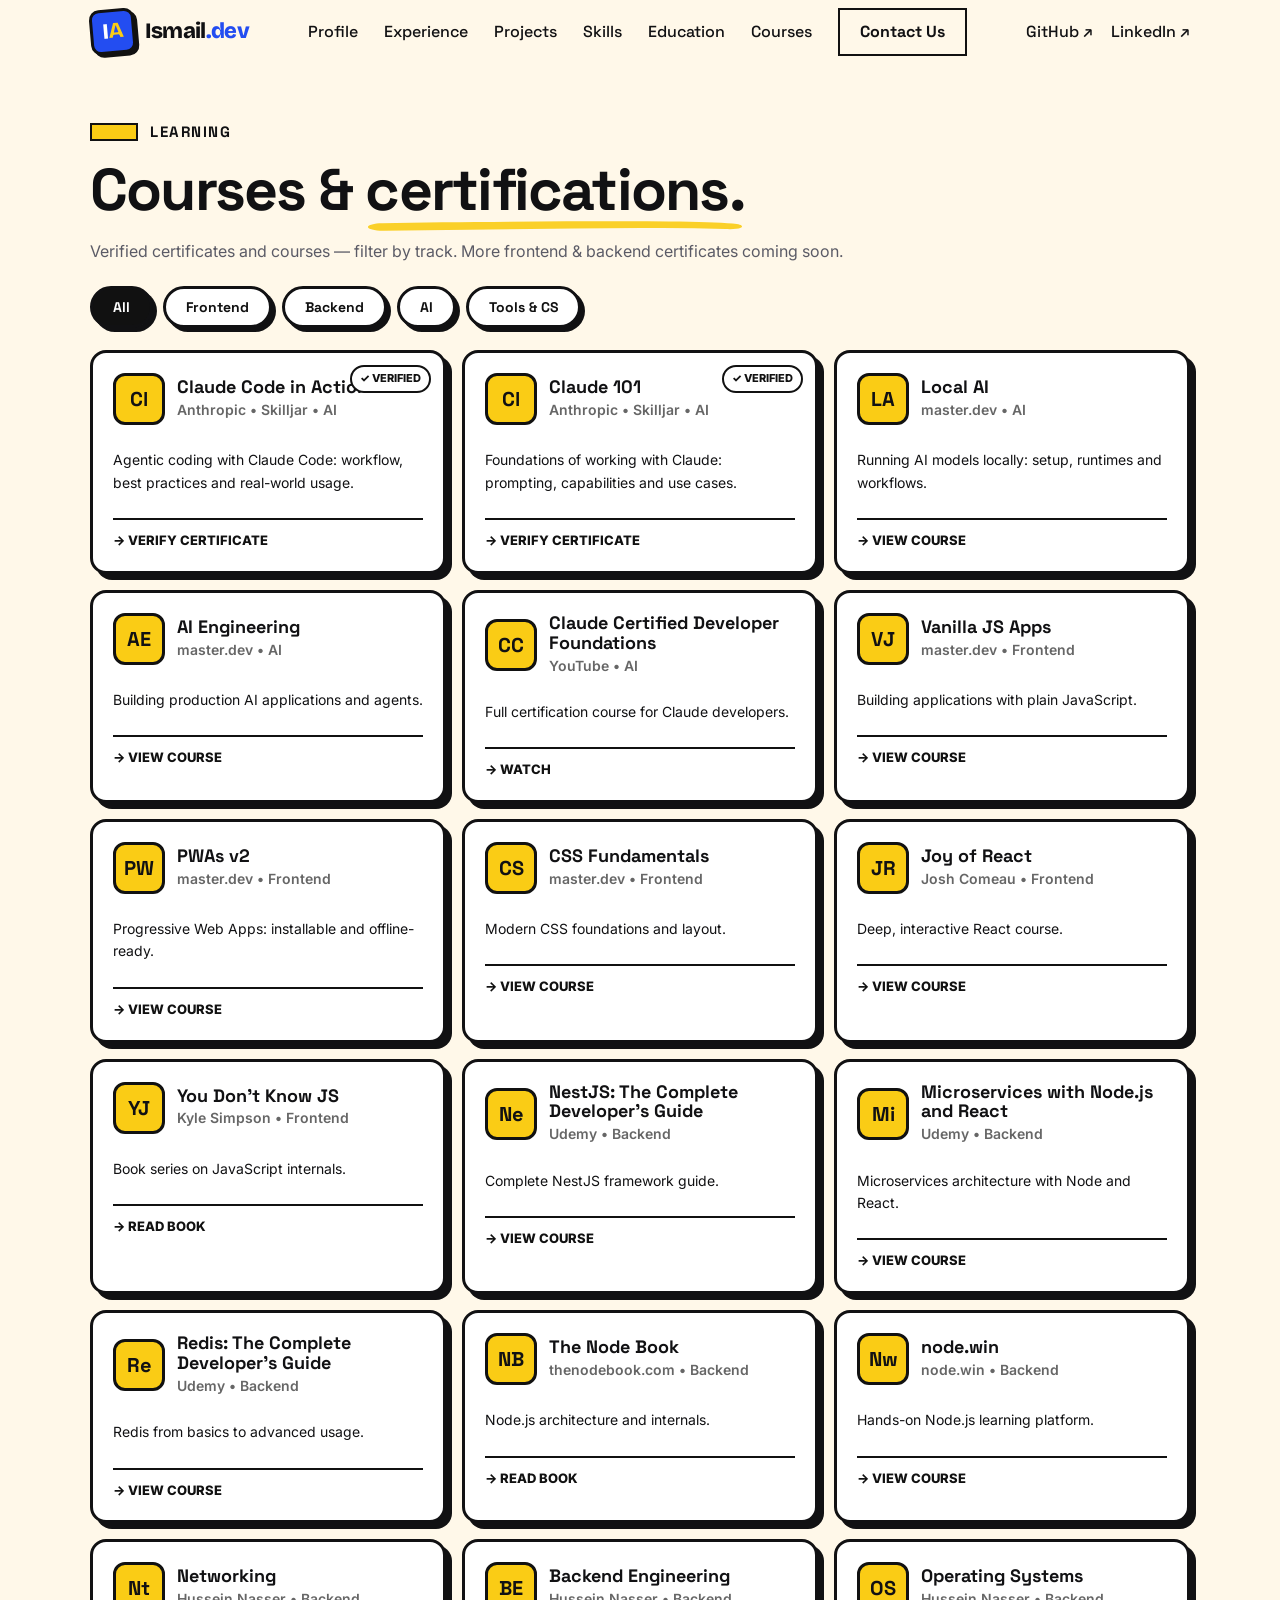
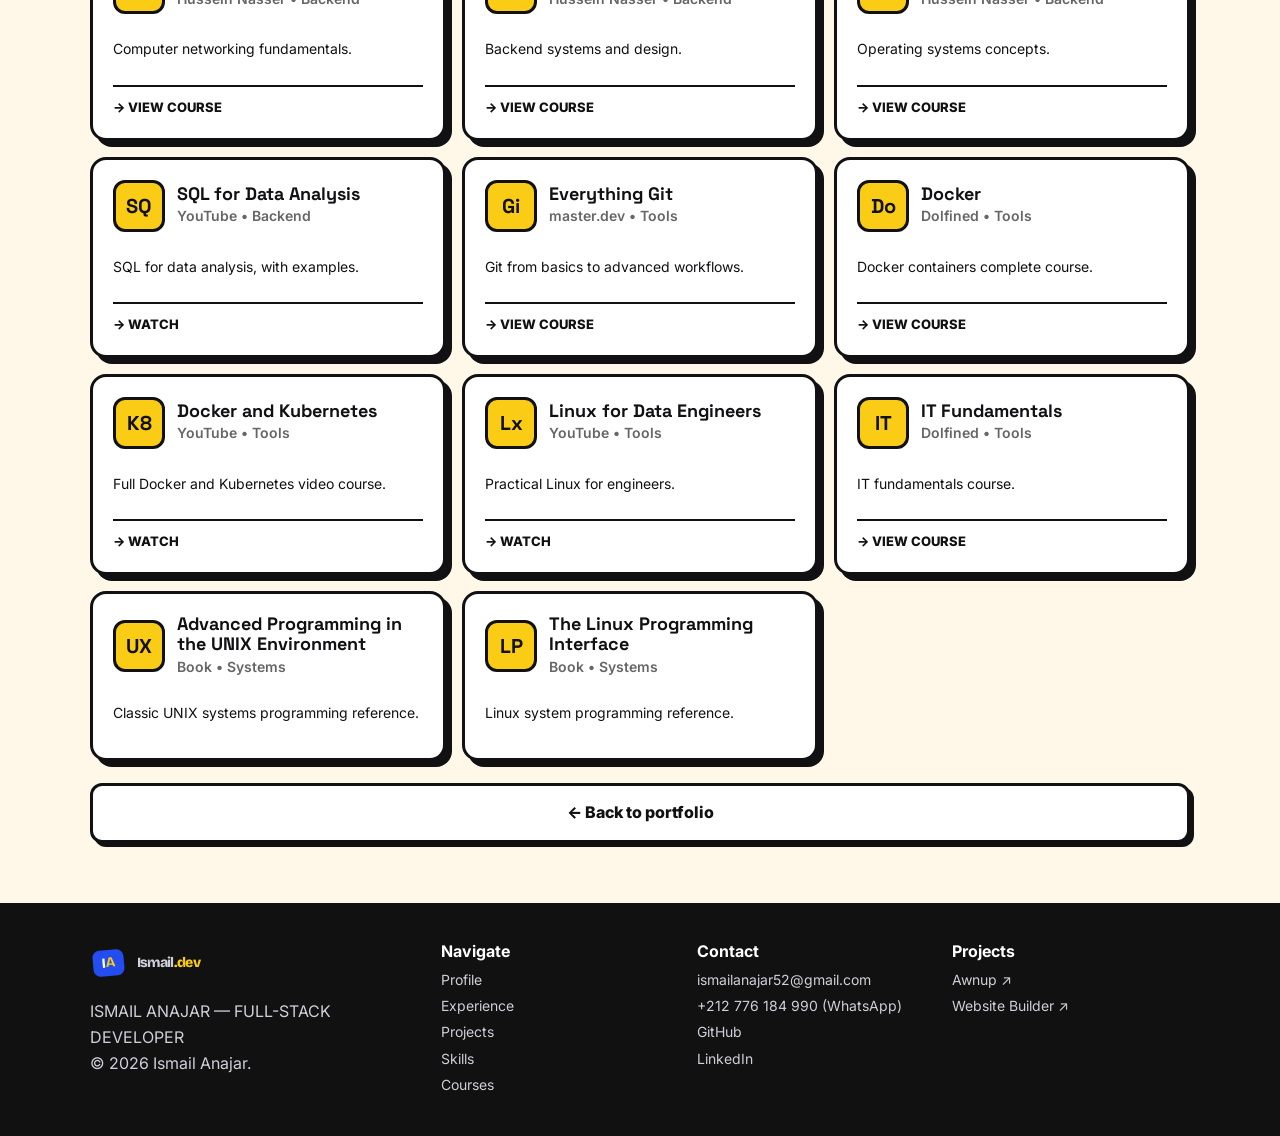
==== courses.html @ 367fcf8e "Add courses page with filters, certificates and course catalog" ====
<!DOCTYPE html>
<html lang="en">
<head>
<meta charset="UTF-8" />
<meta name="viewport" content="width=device-width, initial-scale=1.0" />
<title>Courses & Certifications — Ismail Anajar</title>
<meta name="description" content="Courses and certifications of Ismail Anajar: Claude Code in Action, Claude 101 (AI). Frontend, backend and AI learning path." />
<meta name="author" content="Ismail Anajar" />
<meta name="robots" content="index, follow" />
<meta name="theme-color" content="#234df1" />
<link rel="canonical" href="https://ismail-anajar.vercel.app/courses.html" />
<meta property="og:type" content="website" />
<meta property="og:title" content="Courses & Certifications — Ismail Anajar" />
<meta property="og:description" content="Verified certificates: Claude Code in Action, Claude 101. Frontend, backend and AI courses." />
<meta property="og:url" content="https://ismail-anajar.vercel.app/courses.html" />
<meta property="og:image" content="https://ismail-anajar.vercel.app/assets/og-image.png" />
<link rel="preconnect" href="https://fonts.googleapis.com">
<link rel="preconnect" href="https://fonts.gstatic.com" crossorigin>
<link href="https://fonts.googleapis.com/css2?family=Space+Grotesk:wght@500;600;700&family=Inter:wght@400;500;600;700;800&family=Bricolage+Grotesque:opsz,wght@12..96,700;12..96,800&display=swap" rel="stylesheet">
<link rel="stylesheet" href="styles.css?v=33" />
<link rel="icon" href="data:image/svg+xml,<svg xmlns='http://www.w3.org/2000/svg' viewBox='0 0 100 100'><rect width='100' height='100' rx='20' fill='%23234df1'/><text x='50' y='68' font-size='55' text-anchor='middle' fill='%23FACC15' font-family='Arial Black'>IA</text></svg>">
<script type="application/ld+json">
{
  "@context": "https://schema.org",
  "@type": "ItemList",
  "name": "Courses and certifications of Ismail Anajar",
  "itemListElement": [
    { "@type": "ListItem", "position": 1, "item": { "@type": "Course", "name": "Claude Code in Action", "provider": { "@type": "Organization", "name": "Anthropic" }, "url": "https://verify.skilljar.com/c/f4zqfapu47c4" } },
    { "@type": "ListItem", "position": 2, "item": { "@type": "Course", "name": "Claude 101", "provider": { "@type": "Organization", "name": "Anthropic" }, "url": "https://verify.skilljar.com/c/u36soxd4pjkc" } },
    { "@type": "ListItem", "position": 3, "item": { "@type": "Course", "name": "Local AI", "provider": { "@type": "Organization", "name": "master.dev" }, "url": "https://master.dev/courses/local-ai/" } },
    { "@type": "ListItem", "position": 4, "item": { "@type": "Course", "name": "AI Engineering", "provider": { "@type": "Organization", "name": "master.dev" }, "url": "https://master.dev/courses/ai-engineering/" } },
    { "@type": "ListItem", "position": 5, "item": { "@type": "Course", "name": "Claude Certified Developer Foundations", "url": "https://www.youtube.com/watch?v=C_1QKZAcJjk" } },
    { "@type": "ListItem", "position": 6, "item": { "@type": "Course", "name": "Vanilla JS Apps", "provider": { "@type": "Organization", "name": "master.dev" }, "url": "https://master.dev/courses/vanilla-js-apps/" } },
    { "@type": "ListItem", "position": 7, "item": { "@type": "Course", "name": "PWAs", "provider": { "@type": "Organization", "name": "master.dev" }, "url": "https://master.dev/courses/pwas-v2/" } },
    { "@type": "ListItem", "position": 8, "item": { "@type": "Course", "name": "CSS Fundamentals", "provider": { "@type": "Organization", "name": "master.dev" }, "url": "https://master.dev/courses/css-fundamentals/" } },
    { "@type": "ListItem", "position": 9, "item": { "@type": "Course", "name": "Joy of React", "provider": { "@type": "Organization", "name": "Josh Comeau" }, "url": "https://www.joyofreact.com/" } },
    { "@type": "ListItem", "position": 10, "item": { "@type": "Course", "name": "You Don't Know JS", "provider": { "@type": "Organization", "name": "Kyle Simpson" }, "url": "https://ydkj-doc.vercel.app/" } },
    { "@type": "ListItem", "position": 11, "item": { "@type": "Course", "name": "NestJS: The Complete Developer's Guide", "provider": { "@type": "Organization", "name": "Udemy" }, "url": "https://www.udemy.com/course/nestjs-the-complete-developers-guide/" } },
    { "@type": "ListItem", "position": 12, "item": { "@type": "Course", "name": "Microservices with Node.js and React", "provider": { "@type": "Organization", "name": "Udemy" }, "url": "https://www.udemy.com/course/microservices-with-node-js-and-react/" } },
    { "@type": "ListItem", "position": 13, "item": { "@type": "Course", "name": "Redis: The Complete Developer's Guide", "provider": { "@type": "Organization", "name": "Udemy" }, "url": "https://www.udemy.com/course/redis-the-complete-developers-guide-p/" } },
    { "@type": "ListItem", "position": 14, "item": { "@type": "Course", "name": "The Node Book", "url": "https://www.thenodebook.com/node-arch/what-is-nodejs" } },
    { "@type": "ListItem", "position": 15, "item": { "@type": "Course", "name": "node.win", "url": "https://node.win/" } },
    { "@type": "ListItem", "position": 16, "item": { "@type": "Course", "name": "Networking", "provider": { "@type": "Organization", "name": "Hussein Nasser" }, "url": "https://network.husseinnasser.com/" } },
    { "@type": "ListItem", "position": 17, "item": { "@type": "Course", "name": "Backend Engineering", "provider": { "@type": "Organization", "name": "Hussein Nasser" }, "url": "https://backend.husseinnasser.com/" } },
    { "@type": "ListItem", "position": 18, "item": { "@type": "Course", "name": "Operating Systems", "provider": { "@type": "Organization", "name": "Hussein Nasser" }, "url": "https://os.husseinnasser.com/" } },
    { "@type": "ListItem", "position": 19, "item": { "@type": "Course", "name": "SQL for Data Analysis", "url": "https://www.youtube.com/watch?v=kb-_GbpH3sQ" } },
    { "@type": "ListItem", "position": 20, "item": { "@type": "Course", "name": "Everything Git", "provider": { "@type": "Organization", "name": "master.dev" }, "url": "https://master.dev/courses/everything-git/" } },
    { "@type": "ListItem", "position": 21, "item": { "@type": "Course", "name": "Docker", "provider": { "@type": "Organization", "name": "Dolfined" }, "url": "https://www.dolfined.com/courses/docker" } },
    { "@type": "ListItem", "position": 22, "item": { "@type": "Course", "name": "Docker and Kubernetes", "url": "https://www.youtube.com/watch?v=PrusdhS2lmo" } },
    { "@type": "ListItem", "position": 23, "item": { "@type": "Course", "name": "Linux for Data Engineers", "url": "https://www.youtube.com/watch?v=gojeTqXdBH0" } },
    { "@type": "ListItem", "position": 24, "item": { "@type": "Course", "name": "IT Fundamentals", "provider": { "@type": "Organization", "name": "Dolfined" }, "url": "https://www.dolfined.com/courses/Itf-course" } },
    { "@type": "ListItem", "position": 25, "item": { "@type": "Book", "name": "Advanced Programming in the UNIX Environment" } },
    { "@type": "ListItem", "position": 26, "item": { "@type": "Book", "name": "The Linux Programming Interface" } }
  ]
}
</script>
</head>
<body>

<header class="nav" id="top">
  <div class="container nav-inner">
    <a href="index.html#top" class="logo"><span class="logo-box">I<b>A</b></span><span class="logo-text">Ismail<em>.dev</em></span></a>
    <nav class="nav-links" id="navLinks">
      <a href="index.html#profile">Profile</a>
      <a href="index.html#experience">Experience</a>
      <a href="index.html#projects">Projects</a>
      <a href="index.html#skills">Skills</a>
      <a href="index.html#education">Education</a>
      <a href="courses.html">Courses</a>
      <a href="index.html#contact" class="nav-box">Contact Us</a>
    </nav>
    <div class="nav-actions">
      <a class="nav-text" href="https://github.com/ismailanajar" target="_blank" rel="noopener">GitHub ↗</a>
      <a class="nav-text" href="https://www.linkedin.com/in/ismail-anajar-7584b343a" target="_blank" rel="noopener">LinkedIn ↗</a>
      <button class="hamburger" id="hamburger" aria-label="Menu">☰</button>
    </div>
  </div>
</header>

<main class="page-hero">
  <div class="container">
    <p class="sec-kicker"><i></i>LEARNING</p>
    <h1 class="sec-title">Courses & <span class="u-stroke">certifications.</span></h1>
    <p class="muted">Verified certificates and courses — filter by track. More frontend & backend certificates coming soon.</p>
    <div class="filter-bar">
      <button class="filter-btn active" data-filter="all">All</button>
      <button class="filter-btn" data-filter="frontend">Frontend</button>
      <button class="filter-btn" data-filter="backend">Backend</button>
      <button class="filter-btn" data-filter="ai">AI</button>
      <button class="filter-btn" data-filter="tools">Tools & CS</button>
    </div>
    <div class="course-grid" id="courseGrid">
      <article class="course-card" data-cat="ai"><span class="live">✓ VERIFIED</span>
        <div class="course-top"><span class="course-logo">Cl</span><div><h3>Claude Code in Action</h3><p class="course-meta">Anthropic • Skilljar • AI</p></div></div>
        <p>Agentic coding with Claude Code: workflow, best practices and real-world usage.</p>
        <a class="card-link" href="https://verify.skilljar.com/c/f4zqfapu47c4" target="_blank" rel="noopener">→ VERIFY CERTIFICATE</a>
      </article>
      <article class="course-card" data-cat="ai"><span class="live">✓ VERIFIED</span>
        <div class="course-top"><span class="course-logo">Cl</span><div><h3>Claude 101</h3><p class="course-meta">Anthropic • Skilljar • AI</p></div></div>
        <p>Foundations of working with Claude: prompting, capabilities and use cases.</p>
        <a class="card-link" href="https://verify.skilljar.com/c/u36soxd4pjkc" target="_blank" rel="noopener">→ VERIFY CERTIFICATE</a>
      </article>
      <article class="course-card" data-cat="ai">
        <div class="course-top"><span class="course-logo">LA</span><div><h3>Local AI</h3><p class="course-meta">master.dev • AI</p></div></div>
        <p>Running AI models locally: setup, runtimes and workflows.</p>
        <a class="card-link" href="https://master.dev/courses/local-ai/" target="_blank" rel="noopener">→ VIEW COURSE</a>
      </article>
      <article class="course-card" data-cat="ai">
        <div class="course-top"><span class="course-logo">AE</span><div><h3>AI Engineering</h3><p class="course-meta">master.dev • AI</p></div></div>
        <p>Building production AI applications and agents.</p>
        <a class="card-link" href="https://master.dev/courses/ai-engineering/" target="_blank" rel="noopener">→ VIEW COURSE</a>
      </article>
      <article class="course-card" data-cat="ai">
        <div class="course-top"><span class="course-logo">CC</span><div><h3>Claude Certified Developer Foundations</h3><p class="course-meta">YouTube • AI</p></div></div>
        <p>Full certification course for Claude developers.</p>
        <a class="card-link" href="https://www.youtube.com/watch?v=C_1QKZAcJjk" target="_blank" rel="noopener">→ WATCH</a>
      </article>
      <article class="course-card" data-cat="frontend">
        <div class="course-top"><span class="course-logo">VJ</span><div><h3>Vanilla JS Apps</h3><p class="course-meta">master.dev • Frontend</p></div></div>
        <p>Building applications with plain JavaScript.</p>
        <a class="card-link" href="https://master.dev/courses/vanilla-js-apps/" target="_blank" rel="noopener">→ VIEW COURSE</a>
      </article>
      <article class="course-card" data-cat="frontend">
        <div class="course-top"><span class="course-logo">PW</span><div><h3>PWAs v2</h3><p class="course-meta">master.dev • Frontend</p></div></div>
        <p>Progressive Web Apps: installable and offline-ready.</p>
        <a class="card-link" href="https://master.dev/courses/pwas-v2/" target="_blank" rel="noopener">→ VIEW COURSE</a>
      </article>
      <article class="course-card" data-cat="frontend">
        <div class="course-top"><span class="course-logo">CS</span><div><h3>CSS Fundamentals</h3><p class="course-meta">master.dev • Frontend</p></div></div>
        <p>Modern CSS foundations and layout.</p>
        <a class="card-link" href="https://master.dev/courses/css-fundamentals/" target="_blank" rel="noopener">→ VIEW COURSE</a>
      </article>
      <article class="course-card" data-cat="frontend">
        <div class="course-top"><span class="course-logo">JR</span><div><h3>Joy of React</h3><p class="course-meta">Josh Comeau • Frontend</p></div></div>
        <p>Deep, interactive React course.</p>
        <a class="card-link" href="https://www.joyofreact.com/" target="_blank" rel="noopener">→ VIEW COURSE</a>
      </article>
      <article class="course-card" data-cat="frontend">
        <div class="course-top"><span class="course-logo">YJ</span><div><h3>You Don't Know JS</h3><p class="course-meta">Kyle Simpson • Frontend</p></div></div>
        <p>Book series on JavaScript internals.</p>
        <a class="card-link" href="https://ydkj-doc.vercel.app/" target="_blank" rel="noopener">→ READ BOOK</a>
      </article>
      <article class="course-card" data-cat="backend">
        <div class="course-top"><span class="course-logo">Ne</span><div><h3>NestJS: The Complete Developer's Guide</h3><p class="course-meta">Udemy • Backend</p></div></div>
        <p>Complete NestJS framework guide.</p>
        <a class="card-link" href="https://www.udemy.com/course/nestjs-the-complete-developers-guide/" target="_blank" rel="noopener">→ VIEW COURSE</a>
      </article>
      <article class="course-card" data-cat="backend">
        <div class="course-top"><span class="course-logo">Mi</span><div><h3>Microservices with Node.js and React</h3><p class="course-meta">Udemy • Backend</p></div></div>
        <p>Microservices architecture with Node and React.</p>
        <a class="card-link" href="https://www.udemy.com/course/microservices-with-node-js-and-react/" target="_blank" rel="noopener">→ VIEW COURSE</a>
      </article>
      <article class="course-card" data-cat="backend">
        <div class="course-top"><span class="course-logo">Re</span><div><h3>Redis: The Complete Developer's Guide</h3><p class="course-meta">Udemy • Backend</p></div></div>
        <p>Redis from basics to advanced usage.</p>
        <a class="card-link" href="https://www.udemy.com/course/redis-the-complete-developers-guide-p/" target="_blank" rel="noopener">→ VIEW COURSE</a>
      </article>
      <article class="course-card" data-cat="backend">
        <div class="course-top"><span class="course-logo">NB</span><div><h3>The Node Book</h3><p class="course-meta">thenodebook.com • Backend</p></div></div>
        <p>Node.js architecture and internals.</p>
        <a class="card-link" href="https://www.thenodebook.com/node-arch/what-is-nodejs" target="_blank" rel="noopener">→ READ BOOK</a>
      </article>
      <article class="course-card" data-cat="backend">
        <div class="course-top"><span class="course-logo">Nw</span><div><h3>node.win</h3><p class="course-meta">node.win • Backend</p></div></div>
        <p>Hands-on Node.js learning platform.</p>
        <a class="card-link" href="https://node.win/" target="_blank" rel="noopener">→ VIEW COURSE</a>
      </article>
      <article class="course-card" data-cat="backend">
        <div class="course-top"><span class="course-logo">Nt</span><div><h3>Networking</h3><p class="course-meta">Hussein Nasser • Backend</p></div></div>
        <p>Computer networking fundamentals.</p>
        <a class="card-link" href="https://network.husseinnasser.com/" target="_blank" rel="noopener">→ VIEW COURSE</a>
      </article>
      <article class="course-card" data-cat="backend">
        <div class="course-top"><span class="course-logo">BE</span><div><h3>Backend Engineering</h3><p class="course-meta">Hussein Nasser • Backend</p></div></div>
        <p>Backend systems and design.</p>
        <a class="card-link" href="https://backend.husseinnasser.com/" target="_blank" rel="noopener">→ VIEW COURSE</a>
      </article>
      <article class="course-card" data-cat="backend">
        <div class="course-top"><span class="course-logo">OS</span><div><h3>Operating Systems</h3><p class="course-meta">Hussein Nasser • Backend</p></div></div>
        <p>Operating systems concepts.</p>
        <a class="card-link" href="https://os.husseinnasser.com/" target="_blank" rel="noopener">→ VIEW COURSE</a>
      </article>
      <article class="course-card" data-cat="backend">
        <div class="course-top"><span class="course-logo">SQ</span><div><h3>SQL for Data Analysis</h3><p class="course-meta">YouTube • Backend</p></div></div>
        <p>SQL for data analysis, with examples.</p>
        <a class="card-link" href="https://www.youtube.com/watch?v=kb-_GbpH3sQ" target="_blank" rel="noopener">→ WATCH</a>
      </article>
      <article class="course-card" data-cat="tools">
        <div class="course-top"><span class="course-logo">Gi</span><div><h3>Everything Git</h3><p class="course-meta">master.dev • Tools</p></div></div>
        <p>Git from basics to advanced workflows.</p>
        <a class="card-link" href="https://master.dev/courses/everything-git/" target="_blank" rel="noopener">→ VIEW COURSE</a>
      </article>
      <article class="course-card" data-cat="tools">
        <div class="course-top"><span class="course-logo">Do</span><div><h3>Docker</h3><p class="course-meta">Dolfined • Tools</p></div></div>
        <p>Docker containers complete course.</p>
        <a class="card-link" href="https://www.dolfined.com/courses/docker" target="_blank" rel="noopener">→ VIEW COURSE</a>
      </article>
      <article class="course-card" data-cat="tools">
        <div class="course-top"><span class="course-logo">K8</span><div><h3>Docker and Kubernetes</h3><p class="course-meta">YouTube • Tools</p></div></div>
        <p>Full Docker and Kubernetes video course.</p>
        <a class="card-link" href="https://www.youtube.com/watch?v=PrusdhS2lmo" target="_blank" rel="noopener">→ WATCH</a>
      </article>
      <article class="course-card" data-cat="tools">
        <div class="course-top"><span class="course-logo">Lx</span><div><h3>Linux for Data Engineers</h3><p class="course-meta">YouTube • Tools</p></div></div>
        <p>Practical Linux for engineers.</p>
        <a class="card-link" href="https://www.youtube.com/watch?v=gojeTqXdBH0" target="_blank" rel="noopener">→ WATCH</a>
      </article>
      <article class="course-card" data-cat="tools">
        <div class="course-top"><span class="course-logo">IT</span><div><h3>IT Fundamentals</h3><p class="course-meta">Dolfined • Tools</p></div></div>
        <p>IT fundamentals course.</p>
        <a class="card-link" href="https://www.dolfined.com/courses/Itf-course" target="_blank" rel="noopener">→ VIEW COURSE</a>
      </article>
      <article class="course-card" data-cat="tools">
        <div class="course-top"><span class="course-logo">UX</span><div><h3>Advanced Programming in the UNIX Environment</h3><p class="course-meta">Book • Systems</p></div></div>
        <p>Classic UNIX systems programming reference.</p>
      </article>
      <article class="course-card" data-cat="tools">
        <div class="course-top"><span class="course-logo">LP</span><div><h3>The Linux Programming Interface</h3><p class="course-meta">Book • Systems</p></div></div>
        <p>Linux system programming reference.</p>
      </article>
    </div>
    <p class="course-empty" id="courseEmpty">No certificates in this track yet — check back soon.</p>
    <a class="wide-btn" href="index.html">← Back to portfolio</a>
  </div>
</main>

<footer>
  <div class="container foot-grid">
    <div><a class="logo logo-light" href="index.html#top"><span class="logo-box">I<b>A</b></span><span class="logo-text">Ismail<em>.dev</em></span></a><p>ISMAIL ANAJAR — FULL-STACK DEVELOPER<br>© 2026 Ismail Anajar.</p></div>
    <div><strong>Navigate</strong><a href="index.html#profile">Profile</a><a href="index.html#experience">Experience</a><a href="index.html#projects">Projects</a><a href="index.html#skills">Skills</a><a href="courses.html">Courses</a></div>
    <div><strong>Contact</strong><a href="mailto:ismailanajar52@gmail.com">ismailanajar52@gmail.com</a><a href="https://wa.me/212776184990" target="_blank" rel="noopener">+212 776 184 990 (WhatsApp)</a><a href="https://github.com/ismailanajar" target="_blank" rel="noopener">GitHub</a><a href="https://www.linkedin.com/in/ismail-anajar-7584b343a" target="_blank" rel="noopener">LinkedIn</a></div>
    <div><strong>Projects</strong><a href="https://awnup.ma/fr" target="_blank" rel="noopener">Awnup ↗</a><a href="https://page-builder-two.vercel.app/" target="_blank" rel="noopener">Website Builder ↗</a></div>
  </div>
</footer>

<button id="toTop" aria-label="Back to top">↑</button>
<script src="script.js?v=2"></script>
</body>
</html>
---- styles.css ----
:root{
  --blue:#234df1;
  --blue-dark:#1a3cc4;
  --yellow:#FACC15;
  --paper:#FFF8E9;
  --paper2:#FFFDF4;
  --ink:#111113;
  --muted:#5b5b66;
  --border:3px solid #111113;
  --shadow:6px 6px 0 #111113;
  --shadow-sm:4px 4px 0 #111113;
  --r:16px;
}
*{box-sizing:border-box}
html{scroll-behavior:smooth}
body{margin:0;font-family:'Inter',system-ui,sans-serif;background:var(--paper);color:var(--ink);line-height:1.6}
h1,h2,h3{font-family:"Space Grotesk","Space Grotesk Fallback",system-ui,sans-serif;line-height:1.1;margin:0 0 12px}
.container{max-width:1140px;margin:0 auto;padding:0 20px}
.center{text-align:center}
.muted{color:var(--muted);max-width:760px}
.muted-light{color:#c9c9d4}

/* NAV */
.nav{position:sticky;top:0;z-index:50;background:rgba(255,248,233,.92);backdrop-filter:blur(10px)}
.nav-inner{display:flex;align-items:center;justify-content:space-between;height:64px}
.logo{font-family:"Bricolage Grotesque","Space Grotesk",system-ui,sans-serif;font-weight:800;text-decoration:none;color:var(--ink);font-size:22px;display:flex;align-items:center;gap:10px;letter-spacing:-.03em}
.logo-box{background:var(--blue);color:#fff;border:3px solid #111;border-radius:10px;padding:2px 9px;box-shadow:3px 3px 0 #111;transform:rotate(-5deg);transition:transform .2s ease}
.logo-box b{color:var(--yellow);font-weight:700}
.logo:hover .logo-box{transform:rotate(0deg)}
.logo-text em{font-style:normal;color:var(--blue)}
.logo-light .logo-text em{color:var(--yellow)}
.logo-light{color:#fff}
.nav-links{display:flex;gap:26px;align-items:center}
.nav-links a{text-decoration:none;color:var(--ink);font-family:"Space Grotesk","Space Grotesk Fallback",system-ui,sans-serif;font-weight:500;font-size:16px;position:relative}
.nav-links a:not(.nav-box)::after{content:"";position:absolute;left:-2px;right:-2px;bottom:-8px;height:9px;background:url("data:image/svg+xml,%3Csvg xmlns='http://www.w3.org/2000/svg' viewBox='0 0 400 40' preserveAspectRatio='none'%3E%3Cpath d='M16 13 C100 9 220 6.5 320 7.5 C352 8 374 10.5 388 14 C397 16.4 400 22 396.5 27 C393.4 31.2 387 32 380 31 C350 27.6 320 27.4 290 28 C200 30 110 33 18 36 C8 36.3 1 31 1 24.6 C1 18.4 7.6 13.4 16 13 Z' fill='%23FACC15' opacity='0.9'/%3E%3C/svg%3E") no-repeat center/100% 100%;opacity:0;transition:opacity .15s ease}
.nav-links a:not(.nav-box):hover::after{opacity:1}
.nav-links a.nav-box{border:2px solid #111;padding:9px 20px;font-weight:700}
.nav-links a.nav-box:hover{background:#111;color:#fff}
.nav-actions{display:flex;align-items:center;gap:18px}
.nav-text{text-decoration:none;color:var(--ink);font-family:"Space Grotesk","Space Grotesk Fallback",system-ui,sans-serif;font-weight:500;font-size:16px}
.nav-text:hover{text-decoration:underline;text-underline-offset:5px;text-decoration-thickness:2px}
.hamburger{display:none;border:var(--border);background:var(--yellow);border-radius:10px;padding:6px 10px;font-size:18px;cursor:pointer}

/* BUTTONS */
.btn{display:inline-flex;align-items:center;gap:8px;text-decoration:none;font-weight:800;border:var(--border);border-radius:12px;padding:12px 20px;box-shadow:var(--shadow-sm);transition:.15s;cursor:pointer;font-size:15px}
.btn:hover{transform:translate(-1px,-1px);box-shadow:6px 6px 0 #111}
.btn:active{transform:translate(2px,2px);box-shadow:1px 1px 0 #111}
.btn-primary{background:var(--yellow);color:#111}
.btn-yellow{background:var(--yellow);color:#111}
.btn-white{background:#fff;color:#111}
.btn-dark{background:#111;color:#fff}
.btn-small{padding:8px 14px;font-size:13px}
.btn-block{display:flex;justify-content:center;background:var(--blue);color:#fff;margin-top:18px}

/* HERO — bhal reference: photo kbira + sfer + khtota + underline + Space Grotesk */
.hero{background:var(--paper);border-bottom:3px solid #111;padding:64px 0 56px;position:relative;overflow:hidden}
.hero-grid{display:grid;grid-template-columns:1.05fr .95fr;gap:40px;align-items:center}
.hero h1{font-family:"Space Grotesk","Space Grotesk Fallback",system-ui,sans-serif;font-weight:700;font-size:clamp(48px,6vw,84px);letter-spacing:-0.04em;line-height:1.02;margin:0 0 18px;color:#0e0e10}
.u-stroke{position:relative;display:inline-block;white-space:nowrap;z-index:0}

/* Section headers — bhal reference: kicker + titre kbir + underline */
.sec-kicker{display:flex;align-items:center;gap:12px;font-family:"Space Grotesk","Space Grotesk Fallback",system-ui,sans-serif;font-weight:700;font-size:15px;letter-spacing:.1em;margin:0 0 14px}
.sec-kicker.light{color:#fff}
.sec-kicker.light i{border-color:#fff}
.sec-kicker i{width:48px;height:18px;background:var(--yellow);border:2.5px solid #111;display:block;flex-shrink:0}
.sec-title{font-family:"Space Grotesk","Space Grotesk Fallback",system-ui,sans-serif;font-weight:700;font-size:clamp(34px,4.6vw,60px);letter-spacing:-0.03em;line-height:1.1;max-width:920px;margin:0 0 10px}
.u-stroke::after{content:"";position:absolute;left:.02em;right:.02em;bottom:-0.15em;height:.22em;min-height:7px;background:url("data:image/svg+xml,%3Csvg xmlns='http://www.w3.org/2000/svg' viewBox='0 0 400 40' preserveAspectRatio='none'%3E%3Cpath d='M16 13 C100 9 220 6.5 320 7.5 C352 8 374 10.5 388 14 C397 16.4 400 22 396.5 27 C393.4 31.2 387 32 380 31 C350 27.6 320 27.4 290 28 C200 30 110 33 18 36 C8 36.3 1 31 1 24.6 C1 18.4 7.6 13.4 16 13 Z' fill='%23FACC15' opacity='0.9'/%3E%3C/svg%3E") no-repeat center/100% 100%;z-index:-1}
.hero h1 .u-stroke{z-index:0}
.hero-role{font-family:"Space Grotesk","Space Grotesk Fallback",system-ui,sans-serif;font-weight:700;letter-spacing:.14em;font-size:13px;color:#111;background:#fff;border:2px solid #111;border-radius:999px;display:inline-block;padding:5px 12px;margin:0 0 16px;box-shadow:3px 3px 0 #111}
.hero-sub{font-family:"Space Grotesk","Space Grotesk Fallback",system-ui,sans-serif;font-size:clamp(19px,2.2vw,25px);line-height:1.45;max-width:600px;color:#161619;font-weight:500}
.hero-sub.small{font-family:'Inter',system-ui,sans-serif;font-size:16px;color:#3c3c44;margin-top:12px}
.hl-u{position:relative;white-space:nowrap}
.hl-u::after{content:"";position:absolute;left:.02em;right:.02em;bottom:-0.13em;height:.2em;min-height:7px;background:url("data:image/svg+xml,%3Csvg xmlns='http://www.w3.org/2000/svg' viewBox='0 0 400 40' preserveAspectRatio='none'%3E%3Cpath d='M16 13 C100 9 220 6.5 320 7.5 C352 8 374 10.5 388 14 C397 16.4 400 22 396.5 27 C393.4 31.2 387 32 380 31 C350 27.6 320 27.4 290 28 C200 30 110 33 18 36 C8 36.3 1 31 1 24.6 C1 18.4 7.6 13.4 16 13 Z' fill='%23FACC15' opacity='0.9'/%3E%3C/svg%3E") no-repeat center/100% 100%;z-index:-1}
.hl-u strong{position:relative;font-weight:700}
.hero-ctas{display:flex;flex-direction:row;align-items:center;gap:16px;margin:26px 0 0;flex-wrap:wrap}
.btn-gh{background:#fff;color:#111;font-family:"Space Grotesk","Space Grotesk Fallback",system-ui,sans-serif;font-size:19px;font-weight:700;padding:18px 28px;border:3px solid #111;border-radius:4px;box-shadow:6px 6px 0 #111;width:auto;justify-content:center}
.btn-hero{background:var(--yellow);color:#111;font-family:"Space Grotesk","Space Grotesk Fallback",system-ui,sans-serif;font-size:19px;font-weight:700;min-width:min(320px,100%);justify-content:center;padding:18px 28px;border:3px solid #111;border-radius:4px;box-shadow:6px 6px 0 #111}
.btn-hero:hover{transform:translate(-2px,-2px);box-shadow:8px 8px 0 #111}
.hero-stats{display:flex;align-items:center;gap:22px;background:#fff;border:var(--border);border-radius:var(--r);box-shadow:var(--shadow);padding:14px 18px;margin-top:10px;flex-wrap:wrap}
.stat strong{font-size:28px;font-family:"Space Grotesk","Space Grotesk Fallback",system-ui,sans-serif;display:block;color:var(--blue)}
.stat span{font-size:12px;font-weight:700;text-transform:uppercase;line-height:1.2;display:block}
.dots{display:grid;grid-template-columns:repeat(5,10px);gap:6px;margin-left:auto}
.dots i{width:10px;height:10px;background:#111;border-radius:50%;display:block;opacity:.85}
.hero-meta{display:flex;gap:16px;margin-top:12px;font-size:13px;font-weight:600}
.hero-photo{display:flex;justify-content:center}
.photo-wrap{position:relative;width:min(480px,90vw);height:min(480px,90vw)}
.photo-yellow{position:absolute;inset:0;background:#FFD500;border:none;border-radius:50%}
.photo-wrap img{position:absolute;inset:0;width:100%;height:100%;object-fit:cover;object-position:top center;border:none;border-radius:50%;background:transparent}
.doodle{position:absolute;pointer-events:none}
.doodle-tr{top:-34px;right:-16px;width:110px;height:100px}
.doodle-br{bottom:-18px;right:6px;width:90px;height:44px}

/* TRUSTED */
.trusted{background:#111;color:#fff;padding:30px 0 34px}
.trusted .sec-title{margin-bottom:18px}
.hl-yellow{background:var(--yellow);color:#111;padding:0 8px;border-radius:6px;border:2px solid #111}
.logo-grid{display:grid;grid-template-columns:repeat(3,1fr);gap:12px}
.logo-card{background:#fff;color:#111;border:3px solid #000;border-radius:12px;padding:10px 12px;display:flex;gap:10px;align-items:center;box-shadow:4px 4px 0 rgba(255,255,255,.25)}
.logo-card .emoji{font-size:24px;background:var(--paper);border:2px solid #111;border-radius:8px;width:42px;height:42px;display:flex;align-items:center;justify-content:center}
.logo-card .emoji svg,.exp-icon svg{width:24px;height:24px}
.logo-card strong{display:block;font-size:14px}
.logo-card small{color:#666;font-size:12px}

/* SECTIONS */
.section{padding:56px 0}
.section-tight{padding-top:10px}
.big-title{font-size:34px;letter-spacing:-.5px;max-width:760px;margin-bottom:14px}
.cards3{display:grid;grid-template-columns:repeat(3,1fr);gap:18px;margin-top:24px}
.brutal-card{background:#fff;border:var(--border);border-radius:var(--r);box-shadow:var(--shadow);padding:18px;display:flex;flex-direction:column;gap:12px}
.tag{font-size:12px;font-weight:800;border:2px solid #111;border-radius:8px;padding:6px 10px;display:inline-flex;align-items:center;gap:6px;width:fit-content}
.tag svg{width:15px;height:15px}
.tag-blue{background:#dbe4ff}
.tag-yellow{background:var(--yellow)}
.tag-black{background:#111;color:#fff}
.card-ill{border:2px dashed #111;border-radius:12px;min-height:110px;display:flex;flex-direction:column;align-items:center;justify-content:center;font-size:34px;font-weight:800;text-align:center;padding:10px}
.blue-ill{background:#eef2ff}
.yellow-ill{background:#fef9c3}
.dark-ill{background:#111;color:var(--yellow)}
.card-ill small{font-size:12px}
.card-link{font-weight:800;font-size:13px;color:#111;text-decoration:none;border-top:2px solid #111;padding-top:10px}
.card-link:hover{color:var(--blue)}

/* EXPERIENCE */
.exp-list{margin-top:22px;display:flex;flex-direction:column;gap:14px}
.exp-item{background:#fff;border:var(--border);border-radius:14px;box-shadow:var(--shadow-sm);overflow:hidden}
.exp-item summary{list-style:none;display:flex;align-items:center;gap:12px;padding:16px 18px;cursor:pointer;font-size:16px}
.exp-item summary::-webkit-details-marker{display:none}
.exp-icon{font-size:26px;background:var(--paper);border:2px solid #111;border-radius:10px;width:48px;height:48px;display:flex;align-items:center;justify-content:center;flex-shrink:0}
.exp-item summary div{flex:1}
.exp-item small{display:block;color:#666;font-weight:500}
.exp-body{padding:0 18px 18px 78px}
.exp-body ul{margin:0 0 12px;padding-left:18px}
.exp-body li{margin-bottom:6px}
.plus{font-size:24px;font-weight:900}
.stack{display:flex;flex-wrap:wrap;gap:8px}
.stack span{background:#f1f3ff;border:2px solid #111;border-radius:999px;padding:4px 10px;font-size:12px;font-weight:700}
.stack.small span{font-size:11px}

/* CTA */
.cta-band{background:#111;color:#fff;padding:64px 0;border-top:3px solid #000;border-bottom:3px solid #000;background-image:radial-gradient(rgba(255,255,255,.07) 1.5px,transparent 1.6px);background-size:24px 24px}
.cta-grid{display:grid;grid-template-columns:1.1fr .9fr;gap:26px;align-items:center}
.cta-band h2{color:#fff}
.cta-sticker{position:absolute;top:-18px;left:-8px;background:var(--yellow);color:#111;border:3px solid #fff;border-radius:12px;padding:8px 14px;font-family:"Space Grotesk","Space Grotesk Fallback",system-ui,sans-serif;font-weight:700;font-size:14px;line-height:1.2;text-align:center;transform:rotate(-6deg);box-shadow:4px 4px 0 rgba(0,0,0,.45);z-index:2}
.cta-contact span{border:2px solid rgba(255,255,255,.25);border-radius:999px;padding:6px 14px}
.cta-band p{color:#d6d6de;max-width:460px}
.cta-contact{display:flex;gap:16px;margin-top:14px;font-size:13px;font-weight:600;flex-wrap:wrap}
.cta-photo{position:relative;display:flex;justify-content:center}
.cta-photo img{width:100%;max-width:320px;height:420px;object-fit:cover;object-position:center top;border:3px solid #fff;border-radius:18px;box-shadow:8px 8px 0 var(--blue)}
.cta-photo{position:relative;display:flex;justify-content:center}
.cta-badge{position:absolute;bottom:-12px;background:var(--yellow);color:#111;border:3px solid #111;border-radius:999px;padding:6px 14px;font-weight:800;font-size:12px}

/* PROJECTS */
.projects{background:var(--paper);padding:48px 0 56px}
.stats-bar{background:#111;color:#fff;border-bottom:3px solid #000}
.stats-grid{display:grid;grid-template-columns:repeat(3,1fr);gap:12px;padding:16px 20px;text-align:center}
.stats-grid strong{font-size:22px;color:var(--yellow)}
.stats-grid small{display:block;font-size:11px;letter-spacing:1px;opacity:.8}
.project-grid{display:grid;grid-template-columns:1fr 1fr;gap:18px;margin-top:18px}
.proj-card{background:#fff;border:var(--border);border-radius:var(--r);box-shadow:var(--shadow);overflow:hidden;display:flex;flex-direction:column;transition:transform .18s ease,box-shadow .18s ease}
.proj-card:hover{transform:translate(-2px,-4px);box-shadow:10px 10px 0 #111}
.proj-cover{padding:22px;display:flex;align-items:center;gap:14px;color:#fff;position:relative;border-bottom:3px solid #111;overflow:hidden}
.proj-cover::after{content:"";position:absolute;inset:0;background-image:radial-gradient(rgba(255,255,255,.16) 1.5px,transparent 1.6px);background-size:18px 18px;pointer-events:none}
.proj-cover>*{position:relative;z-index:1}
.cover-media{flex-direction:column;align-items:stretch;gap:0;padding:0}
.cover-shot{width:100%;height:230px;object-fit:cover;object-position:top center;display:block;border-bottom:3px solid #111;position:relative;z-index:1}
.cover-bar{display:flex;align-items:center;gap:14px;padding:18px 22px;position:relative;z-index:1}
.cover-blue{background:var(--blue)}
.cover-red{background:#ef2d2d}
.cover-yellow{background:var(--yellow);color:#111}
.cover-dark{background:#111}
.proj-emoji{font-size:44px;background:#fff;border:3px solid #111;border-radius:12px;width:70px;height:70px;display:flex;align-items:center;justify-content:center}
.proj-emoji svg{width:36px;height:36px;color:#111}
.proj-cover strong{font-size:26px;display:block;line-height:1}
.proj-cover em{font-style:normal;font-weight:800;font-size:13px;letter-spacing:1px}
.live{position:absolute;top:12px;right:12px;background:#fff;color:#111;border:2px solid #111;border-radius:999px;font-size:11px;font-weight:800;padding:3px 8px}
.proj-body{padding:18px;display:flex;flex-direction:column;gap:8px;flex:1}
.proj-body h3{font-size:20px}
.proj-foot{display:flex;align-items:center;justify-content:space-between;margin-top:auto;padding-top:14px;gap:10px;flex-wrap:wrap}
.price{font-size:12px;font-weight:700;background:var(--paper);border:2px solid #111;border-radius:8px;padding:5px 9px;display:inline-flex;align-items:center;gap:6px}
.price svg{width:14px;height:14px}
.proj-body ul{list-style:none;margin:0 0 6px;padding:0}
.proj-body li{position:relative;padding-left:32px;margin-bottom:10px}
.proj-body li::before{content:'✔';position:absolute;left:0;top:3px;width:21px;height:21px;background:var(--yellow);border:2px solid #111;border-radius:7px;font-size:11px;font-weight:900;display:flex;align-items:center;justify-content:center}
.stack.small span{transition:transform .15s ease,background .15s ease}
.stack.small span:hover{background:var(--yellow);transform:translateY(-2px)}
.shots{display:grid;grid-template-columns:1fr 1fr;gap:10px;margin:4px 0 6px}
.shots a{border:2px solid #111;border-radius:10px;overflow:hidden;display:block;background:#111}
.shots img{width:100%;height:150px;object-fit:cover;object-position:top center;display:block;transition:transform .2s ease}
.shots a:hover img{transform:scale(1.04)}

/* FOCUS */
.focus{background:#111;color:#fff;padding:56px 0}
.focus .sec-title{color:#fff}
.kicker{color:var(--yellow);font-weight:800;letter-spacing:1px}
.focus-card{background:#fff;color:#111;border:3px solid #000;border-radius:18px;box-shadow:8px 8px 0 var(--blue);padding:24px;margin-top:20px}
.focus-grid{display:grid;grid-template-columns:1fr 1fr;gap:22px}
.focus-grid h3{font-size:17px;margin-top:6px}
.check{margin:8px 0;padding:0;list-style:none}
.check li{padding:7px 0 7px 28px;position:relative;font-weight:500}
.check li::before{content:'✔';position:absolute;left:0;background:var(--yellow);border:2px solid #111;border-radius:6px;width:20px;height:20px;display:flex;align-items:center;justify-content:center;font-size:12px;font-weight:900}
.edu{margin-top:14px;font-size:13px;color:#444;background:var(--paper);border:2px dashed #111;border-radius:10px;padding:10px}

/* TESTIMONIALS */
.testi-grid{display:grid;grid-template-columns:repeat(3,1fr);gap:14px;margin-top:20px}
.testi{background:#fff;border:var(--border);border-radius:14px;box-shadow:var(--shadow-sm);padding:16px}
.stars{color:#e6a500;font-weight:900;letter-spacing:2px}
.testi p{font-size:14px}
.testi strong{font-size:13px}

/* PROCESS */
.process{background:var(--paper2);border-top:3px solid #111}
.process h3{font-size:18px}
.wide-btn{display:flex;justify-content:center;align-items:center;margin-top:22px;background:#fff;border:var(--border);border-radius:12px;box-shadow:var(--shadow-sm);padding:14px;font-weight:800;text-decoration:none;color:#111}
.wide-btn:hover{background:var(--yellow)}

/* ABOUT */
.about-grid{display:grid;grid-template-columns:340px 1fr;gap:28px;align-items:start}
.about-photo{position:relative}
.about-photo img{width:100%;height:380px;object-fit:cover;object-position:top;border:var(--border);border-radius:18px;box-shadow:var(--shadow);background:#fff}
.stamp{position:absolute;bottom:-14px;right:-10px;background:var(--blue);color:#fff;border:var(--border);border-radius:12px;padding:8px 12px;font-weight:900;text-align:center;line-height:1.1;transform:rotate(6deg)}
.mini-logos{display:flex;gap:8px;flex-wrap:wrap;margin-top:10px}
.mini-logos span{background:#fff;border:2px solid #111;border-radius:999px;padding:5px 12px;font-size:12px;font-weight:800}

/* CONTACT */
.contact{background:var(--paper);padding:0 20px 56px}
.contact-card{max-width:1140px;margin:0 auto;background:#fff;border:var(--border);border-radius:20px;box-shadow:8px 8px 0 #111;padding:30px;text-align:left}
.contact-card .sec-title{text-align:left}
.contact-card h2 .hl{background:var(--blue);color:#fff;padding:0 10px;border-radius:8px;border:2px solid #111}
.contact-btns{display:flex;gap:12px;justify-content:center;flex-wrap:wrap;margin:16px 0}
.contact-note{margin:14px 0 0;color:#555;font-size:14px;font-weight:600}
.contact-rows{display:grid;grid-template-columns:1fr 1fr;gap:12px;margin:24px 0 0}
.c-row{display:flex;align-items:center;gap:12px;background:#fff;border:var(--border);border-radius:14px;box-shadow:var(--shadow-sm);padding:13px 16px;font-family:"Space Grotesk","Space Grotesk Fallback",system-ui,sans-serif;font-weight:700;font-size:16px;text-decoration:none;color:var(--ink);transition:transform .15s ease,box-shadow .15s ease}
a.c-row:hover{transform:translate(-1px,-1px);box-shadow:6px 6px 0 #111}
.c-ico{background:var(--yellow);border:2px solid #111;border-radius:9px;min-width:38px;height:38px;display:flex;align-items:center;justify-content:center;font-size:18px}
.c-ico svg{width:20px;height:20px;fill:#111;display:block}
.btn-ico{width:18px;height:18px;fill:#111;flex-shrink:0}
.c-arrow{margin-left:auto}
.c-row.static{background:var(--paper2)}
.contact-form{max-width:640px;margin:18px auto 0;display:flex;flex-direction:column;gap:10px;text-align:left}
.contact-form input,.contact-form textarea{border:var(--border);border-radius:12px;padding:12px;font-family:inherit;font-size:14px;background:var(--paper2)}
.contact-form small{text-align:center;color:#666}

/* FOOTER */
footer{background:#111;color:#cfcfda;padding:36px 0}
.foot-grid{display:grid;grid-template-columns:1.4fr 1fr 1fr 1fr;gap:18px}
footer a,footer span{display:block;color:#cfcfda;text-decoration:none;font-size:14px;margin:4px 0}
footer strong{color:#fff}
footer a:hover{color:var(--yellow)}

/* TOTOP */
#toTop{position:fixed;bottom:18px;right:18px;width:46px;height:46px;border:var(--border);border-radius:12px;background:var(--yellow);font-size:20px;font-weight:900;cursor:pointer;box-shadow:var(--shadow-sm);display:none}
#toTop.show{display:block}

/* LIGHTBOX */
.shots a{cursor:zoom-in}
.lightbox{position:fixed;inset:0;z-index:100;background:rgba(10,10,12,.88);backdrop-filter:blur(4px);display:none;align-items:center;justify-content:center;padding:20px}
.lightbox.open{display:flex}
.lb-frame{margin:0;max-width:min(1100px,94vw);background:#fff;border:3px solid #000;border-radius:16px;box-shadow:8px 8px 0 var(--blue);overflow:hidden}
.lb-frame img{display:block;width:100%;max-height:76vh;object-fit:contain;background:#111}
.lb-frame figcaption{padding:10px 16px;font-family:"Space Grotesk","Space Grotesk Fallback",system-ui,sans-serif;font-weight:700;font-size:14px;border-top:3px solid #111;display:flex;justify-content:space-between;gap:10px;align-items:center}
.lb-count{background:#111;color:#fff;border-radius:999px;padding:2px 10px;font-size:12px;white-space:nowrap}
.lb-close,.lb-prev,.lb-next{position:absolute;border:3px solid #000;border-radius:12px;background:var(--yellow);font-size:22px;font-weight:900;width:48px;height:48px;cursor:pointer;box-shadow:4px 4px 0 rgba(0,0,0,.5);color:#111;line-height:1}
.lb-close{top:18px;right:18px}
.lb-prev{left:14px;top:50%;transform:translateY(-50%)}
.lb-next{right:14px;top:50%;transform:translateY(-50%)}
.lb-close:hover,.lb-prev:hover,.lb-next:hover{background:#fff}
@media(max-width:640px){.lb-prev{left:6px}.lb-next{right:6px}.lb-prev,.lb-next{width:40px;height:40px}}

/* COURSES */
.page-hero{padding:56px 0 60px}
.filter-bar{display:flex;gap:10px;flex-wrap:wrap;margin:22px 0}
.filter-btn{font-family:"Space Grotesk","Space Grotesk Fallback",system-ui,sans-serif;font-weight:700;font-size:14px;border:var(--border);border-radius:999px;padding:9px 20px;background:#fff;color:#111;cursor:pointer;box-shadow:var(--shadow-sm)}
.filter-btn.active{background:#111;color:#fff}
.course-grid{display:grid;grid-template-columns:repeat(3,1fr);gap:16px}
.course-card{background:#fff;border:var(--border);border-radius:var(--r);box-shadow:var(--shadow);padding:20px;display:flex;flex-direction:column;gap:10px;position:relative}
.course-top{display:flex;align-items:center;gap:12px}
.course-logo{width:52px;height:52px;border:3px solid #111;border-radius:12px;background:var(--yellow);display:flex;align-items:center;justify-content:center;font-family:"Space Grotesk","Space Grotesk Fallback",system-ui,sans-serif;font-weight:700;font-size:20px;flex-shrink:0}
.course-card h3{font-size:18px;margin:0}
.course-meta{font-size:13px;color:#666;font-weight:600;margin:2px 0 0}
.course-card p{font-size:14px}
.course-empty{display:none;background:#fff;border:2px dashed #111;border-radius:12px;padding:24px;text-align:center;color:#555;font-weight:600;margin-top:16px}

/* REVEAL */
.reveal{opacity:0;transform:translateY(18px);transition:.5s}
.reveal.visible{opacity:1;transform:none}

/* RESPONSIVE */
@media(max-width:900px){
  .hero-grid,.cta-grid,.about-grid,.focus-grid{grid-template-columns:1fr}
  .cards3,.testi-grid,.course-grid{grid-template-columns:1fr 1fr}
  .logo-grid{grid-template-columns:1fr 1fr}
  .project-grid{grid-template-columns:1fr}
  .nav-links{display:none;position:absolute;top:64px;left:0;right:0;background:#fff;border-bottom:3px solid #111;flex-direction:column;padding:14px 20px}
  .nav-links.open{display:flex}
  .hamburger{display:block}
  .nav-text{display:none}
  .hero{padding:44px 0 40px}
  .foot-grid{grid-template-columns:1fr 1fr}
  .exp-body{padding-left:18px}
}
@media(max-width:560px){
  .cards3,.testi-grid,.logo-grid,.stats-grid,.contact-rows,.course-grid{grid-template-columns:1fr}
  .photo-wrap{width:min(340px,86vw);height:min(340px,86vw)}
  .big-title{font-size:26px}
  .btn-hero{min-width:100%;font-size:17px}
  .hero-ctas .btn-gh{width:100%;justify-content:center}
  .doodle-tr{width:80px;height:72px;top:-24px;right:-6px}
  .u-stroke,.hl-u{white-space:normal}
  .c-row{font-size:13px;padding:12px;gap:10px}
  .c-ico{min-width:32px;height:32px}
  .foot-grid{grid-template-columns:1fr}
  .shots{grid-template-columns:1fr}
  .sec-title{font-size:32px}
  .hero{padding:36px 0 32px}
  .section{padding:40px 0}
}
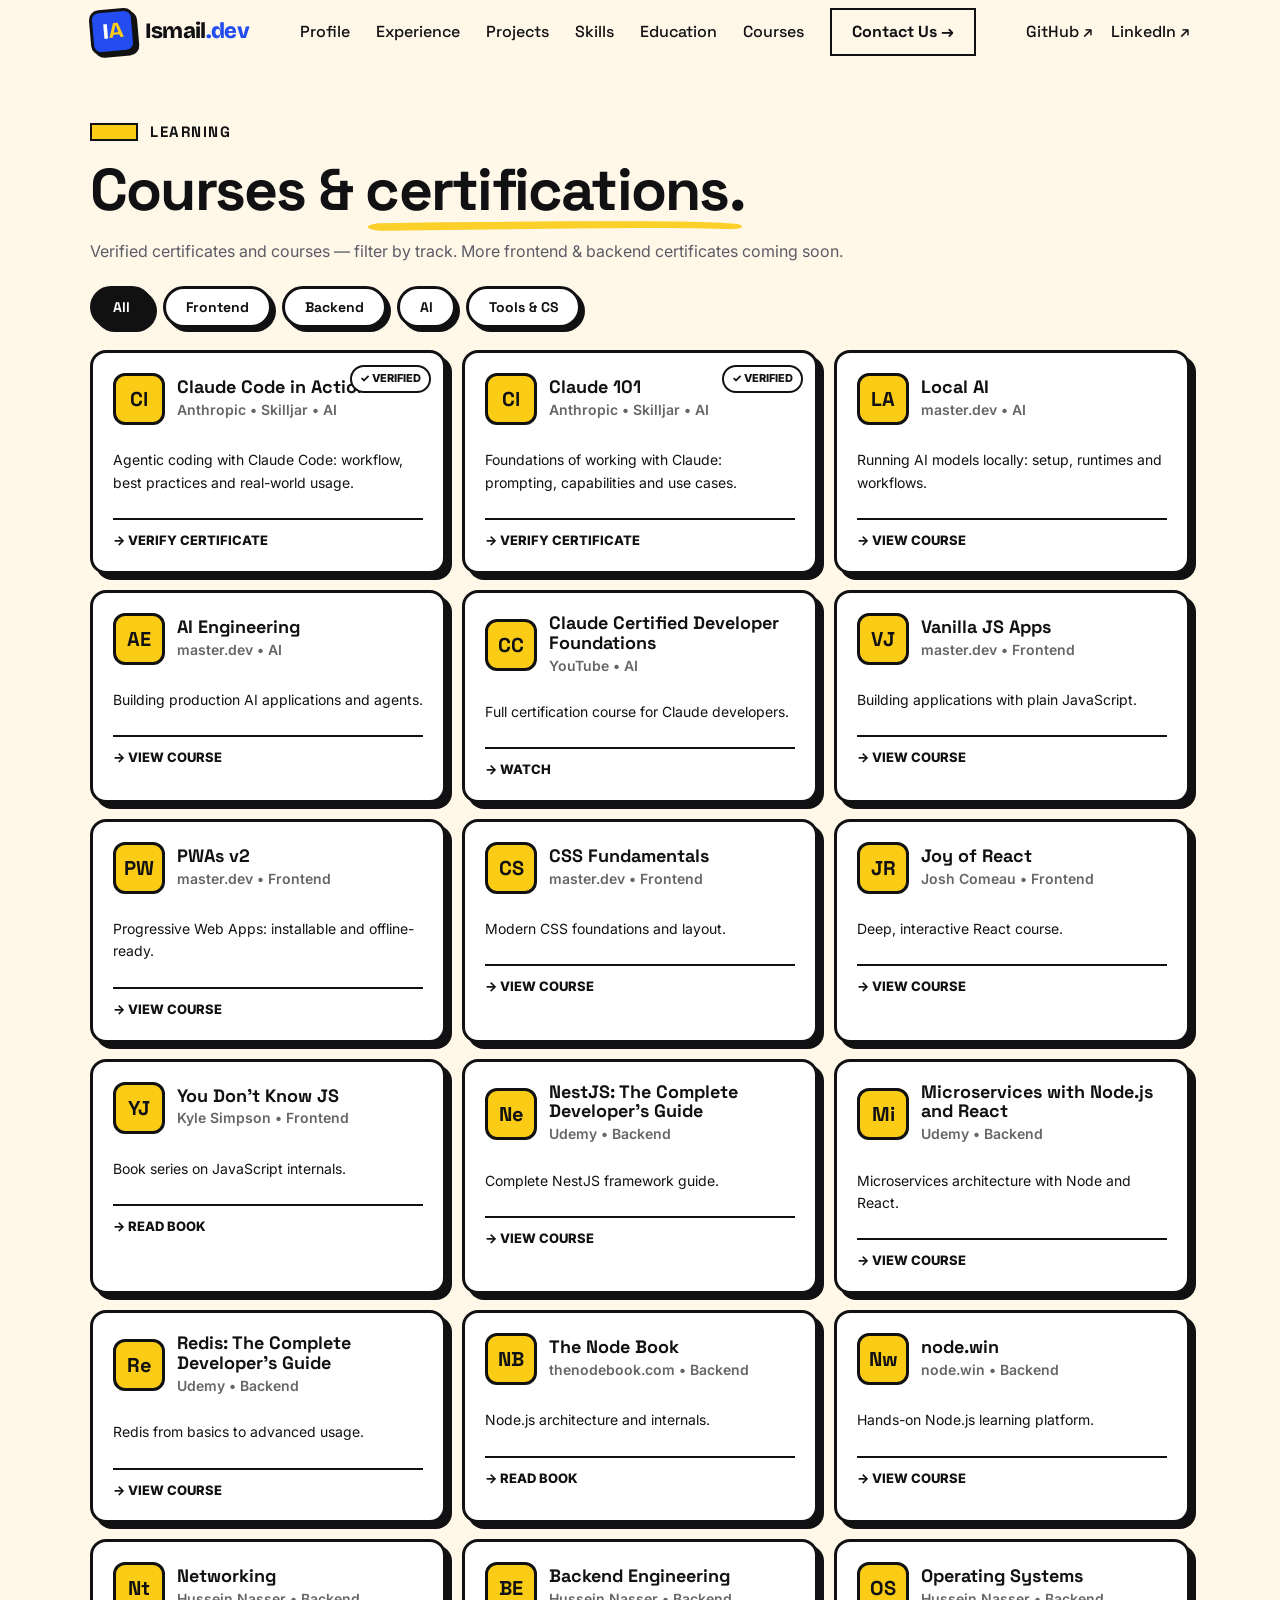
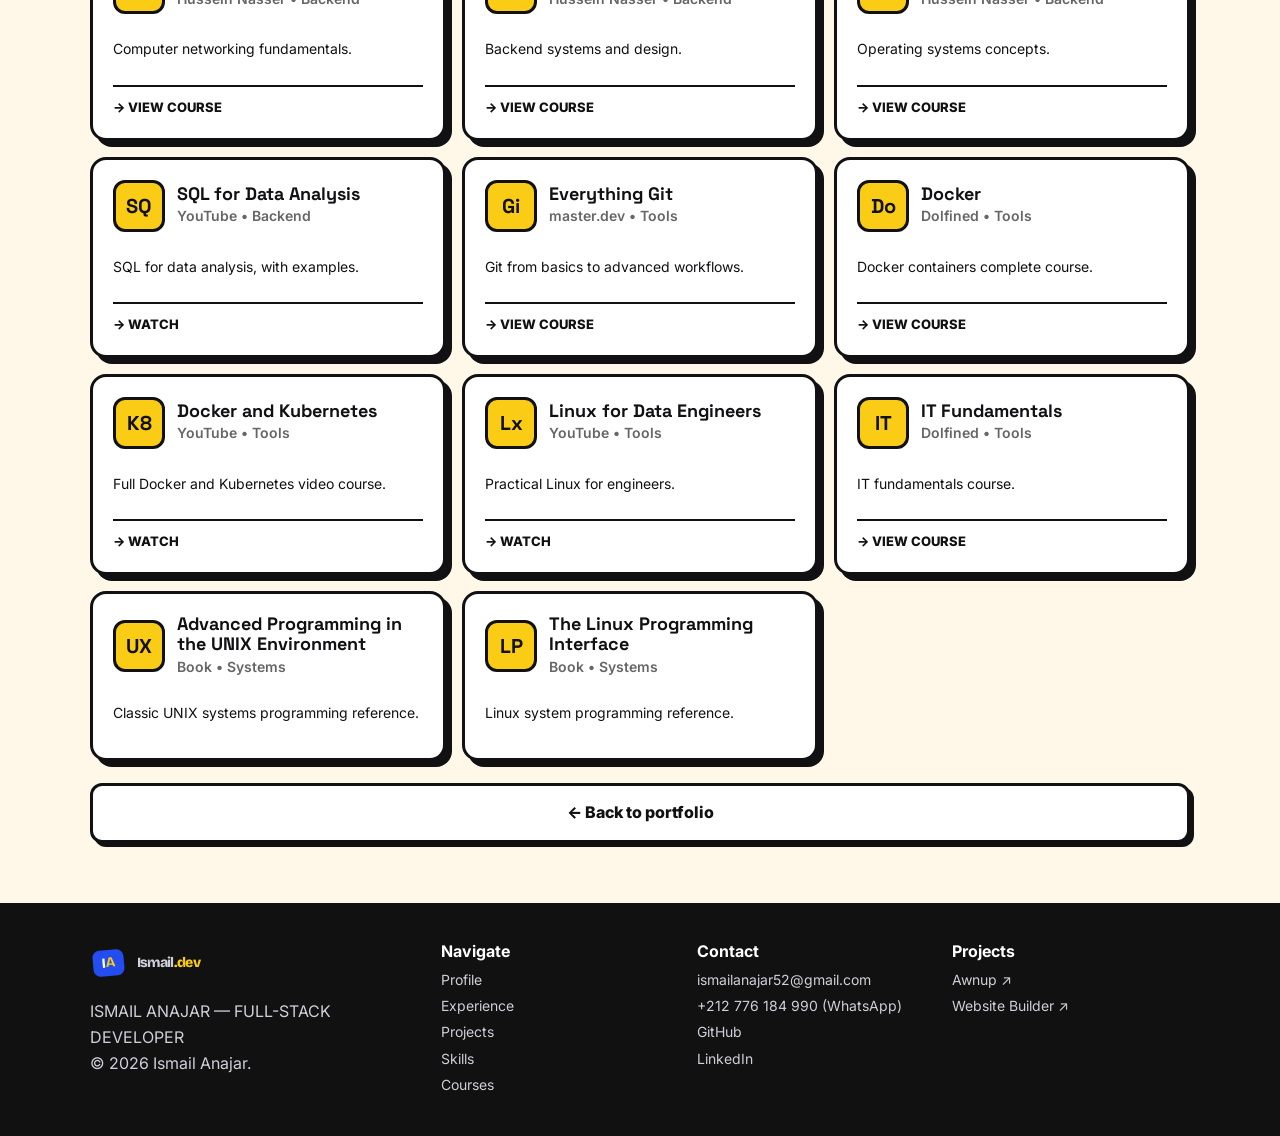
==== commit ffd2585c: "Modern mobile drawer menu with animated burger and backdrop" ====
--- a/courses.html
+++ b/courses.html
@@ -17,7 +17,7 @@
 <link rel="preconnect" href="https://fonts.googleapis.com">
 <link rel="preconnect" href="https://fonts.gstatic.com" crossorigin>
 <link href="https://fonts.googleapis.com/css2?family=Space+Grotesk:wght@500;600;700&family=Inter:wght@400;500;600;700;800&family=Bricolage+Grotesque:opsz,wght@12..96,700;12..96,800&display=swap" rel="stylesheet">
-<link rel="stylesheet" href="styles.css?v=33" />
+<link rel="stylesheet" href="styles.css?v=34" />
 <link rel="icon" href="data:image/svg+xml,<svg xmlns='http://www.w3.org/2000/svg' viewBox='0 0 100 100'><rect width='100' height='100' rx='20' fill='%23234df1'/><text x='50' y='68' font-size='55' text-anchor='middle' fill='%23FACC15' font-family='Arial Black'>IA</text></svg>">
 <script type="application/ld+json">
 {
@@ -60,21 +60,34 @@
 <header class="nav" id="top">
   <div class="container nav-inner">
     <a href="index.html#top" class="logo"><span class="logo-box">I<b>A</b></span><span class="logo-text">Ismail<em>.dev</em></span></a>
-    <nav class="nav-links" id="navLinks">
-      <a href="index.html#profile">Profile</a>
-      <a href="index.html#experience">Experience</a>
-      <a href="index.html#projects">Projects</a>
-      <a href="index.html#skills">Skills</a>
-      <a href="index.html#education">Education</a>
-      <a href="courses.html">Courses</a>
-      <a href="index.html#contact" class="nav-box">Contact Us</a>
+    <nav class="nav-links" id="navLinks" aria-label="Primary">
+      <div class="nav-drawer-head">
+        <span class="nav-drawer-title">Menu</span>
+        <span class="nav-drawer-sub">Ismail.dev — navigate</span>
+      </div>
+      <a href="index.html#profile"><span class="nav-num">01</span>Profile</a>
+      <a href="index.html#experience"><span class="nav-num">02</span>Experience</a>
+      <a href="index.html#projects"><span class="nav-num">03</span>Projects</a>
+      <a href="index.html#skills"><span class="nav-num">04</span>Skills</a>
+      <a href="index.html#education"><span class="nav-num">05</span>Education</a>
+      <a href="courses.html"><span class="nav-num">06</span>Courses</a>
+      <a href="index.html#contact" class="nav-box">Contact Us <span aria-hidden="true">→</span></a>
+      <div class="nav-mobile-extra">
+        <div class="nav-socials">
+          <a href="https://github.com/ismailanajar" target="_blank" rel="noopener">GitHub ↗</a>
+          <a href="https://www.linkedin.com/in/ismail-anajar-7584b343a" target="_blank" rel="noopener">LinkedIn ↗</a>
+          <a href="mailto:ismailanajar52@gmail.com">Email ↗</a>
+        </div>
+        <p>Casablanca, Morocco — available for work</p>
+      </div>
     </nav>
     <div class="nav-actions">
       <a class="nav-text" href="https://github.com/ismailanajar" target="_blank" rel="noopener">GitHub ↗</a>
       <a class="nav-text" href="https://www.linkedin.com/in/ismail-anajar-7584b343a" target="_blank" rel="noopener">LinkedIn ↗</a>
-      <button class="hamburger" id="hamburger" aria-label="Menu">☰</button>
+      <button class="hamburger" id="hamburger" aria-label="Menu" aria-expanded="false" aria-controls="navLinks"><span></span><span></span><span></span></button>
     </div>
   </div>
+  <div class="nav-backdrop" id="navBackdrop" aria-hidden="true"></div>
 </header>
 
 <main class="page-hero">
@@ -234,6 +247,6 @@
 </footer>
 
 <button id="toTop" aria-label="Back to top">↑</button>
-<script src="script.js?v=2"></script>
+<script src="script.js?v=3"></script>
 </body>
 </html>
--- a/styles.css
+++ b/styles.css
@@ -1,316 +1,1872 @@
-:root{
-  --blue:#234df1;
-  --blue-dark:#1a3cc4;
-  --yellow:#FACC15;
-  --paper:#FFF8E9;
-  --paper2:#FFFDF4;
-  --ink:#111113;
-  --muted:#5b5b66;
-  --border:3px solid #111113;
-  --shadow:6px 6px 0 #111113;
-  --shadow-sm:4px 4px 0 #111113;
-  --r:16px;
-}
-*{box-sizing:border-box}
-html{scroll-behavior:smooth}
-body{margin:0;font-family:'Inter',system-ui,sans-serif;background:var(--paper);color:var(--ink);line-height:1.6}
-h1,h2,h3{font-family:"Space Grotesk","Space Grotesk Fallback",system-ui,sans-serif;line-height:1.1;margin:0 0 12px}
-.container{max-width:1140px;margin:0 auto;padding:0 20px}
-.center{text-align:center}
-.muted{color:var(--muted);max-width:760px}
-.muted-light{color:#c9c9d4}
+:root {
+  --blue: #234df1;
+  --blue-dark: #1a3cc4;
+  --yellow: #facc15;
+  --paper: #fff8e9;
+  --paper2: #fffdf4;
+  --ink: #111113;
+  --muted: #5b5b66;
+  --border: 3px solid #111113;
+  --shadow: 6px 6px 0 #111113;
+  --shadow-sm: 4px 4px 0 #111113;
+  --r: 16px;
+}
+* {
+  box-sizing: border-box;
+}
+html {
+  scroll-behavior: smooth;
+}
+body {
+  margin: 0;
+  font-family: "Inter", system-ui, sans-serif;
+  background: var(--paper);
+  color: var(--ink);
+  line-height: 1.6;
+}
+h1,
+h2,
+h3 {
+  font-family: "Space Grotesk", "Space Grotesk Fallback", system-ui, sans-serif;
+  line-height: 1.1;
+  margin: 0 0 12px;
+}
+.container {
+  max-width: 1140px;
+  margin: 0 auto;
+  padding: 0 20px;
+}
+.center {
+  text-align: center;
+}
+.muted {
+  color: var(--muted);
+  max-width: 760px;
+}
+.muted-light {
+  color: #c9c9d4;
+}
 
 /* NAV */
-.nav{position:sticky;top:0;z-index:50;background:rgba(255,248,233,.92);backdrop-filter:blur(10px)}
-.nav-inner{display:flex;align-items:center;justify-content:space-between;height:64px}
-.logo{font-family:"Bricolage Grotesque","Space Grotesk",system-ui,sans-serif;font-weight:800;text-decoration:none;color:var(--ink);font-size:22px;display:flex;align-items:center;gap:10px;letter-spacing:-.03em}
-.logo-box{background:var(--blue);color:#fff;border:3px solid #111;border-radius:10px;padding:2px 9px;box-shadow:3px 3px 0 #111;transform:rotate(-5deg);transition:transform .2s ease}
-.logo-box b{color:var(--yellow);font-weight:700}
-.logo:hover .logo-box{transform:rotate(0deg)}
-.logo-text em{font-style:normal;color:var(--blue)}
-.logo-light .logo-text em{color:var(--yellow)}
-.logo-light{color:#fff}
-.nav-links{display:flex;gap:26px;align-items:center}
-.nav-links a{text-decoration:none;color:var(--ink);font-family:"Space Grotesk","Space Grotesk Fallback",system-ui,sans-serif;font-weight:500;font-size:16px;position:relative}
-.nav-links a:not(.nav-box)::after{content:"";position:absolute;left:-2px;right:-2px;bottom:-8px;height:9px;background:url("data:image/svg+xml,%3Csvg xmlns='http://www.w3.org/2000/svg' viewBox='0 0 400 40' preserveAspectRatio='none'%3E%3Cpath d='M16 13 C100 9 220 6.5 320 7.5 C352 8 374 10.5 388 14 C397 16.4 400 22 396.5 27 C393.4 31.2 387 32 380 31 C350 27.6 320 27.4 290 28 C200 30 110 33 18 36 C8 36.3 1 31 1 24.6 C1 18.4 7.6 13.4 16 13 Z' fill='%23FACC15' opacity='0.9'/%3E%3C/svg%3E") no-repeat center/100% 100%;opacity:0;transition:opacity .15s ease}
-.nav-links a:not(.nav-box):hover::after{opacity:1}
-.nav-links a.nav-box{border:2px solid #111;padding:9px 20px;font-weight:700}
-.nav-links a.nav-box:hover{background:#111;color:#fff}
-.nav-actions{display:flex;align-items:center;gap:18px}
-.nav-text{text-decoration:none;color:var(--ink);font-family:"Space Grotesk","Space Grotesk Fallback",system-ui,sans-serif;font-weight:500;font-size:16px}
-.nav-text:hover{text-decoration:underline;text-underline-offset:5px;text-decoration-thickness:2px}
-.hamburger{display:none;border:var(--border);background:var(--yellow);border-radius:10px;padding:6px 10px;font-size:18px;cursor:pointer}
+.nav {
+  position: sticky;
+  top: 0;
+  z-index: 50;
+  background: rgba(255, 248, 233, 0.92);
+  backdrop-filter: blur(10px);
+}
+.nav-inner {
+  display: flex;
+  align-items: center;
+  justify-content: space-between;
+  height: 64px;
+}
+.logo {
+  font-family: "Bricolage Grotesque", "Space Grotesk", system-ui, sans-serif;
+  font-weight: 800;
+  text-decoration: none;
+  color: var(--ink);
+  font-size: 22px;
+  display: flex;
+  align-items: center;
+  gap: 10px;
+  letter-spacing: -0.03em;
+}
+.logo-box {
+  background: var(--blue);
+  color: #fff;
+  border: 3px solid #111;
+  border-radius: 10px;
+  padding: 2px 9px;
+  box-shadow: 3px 3px 0 #111;
+  transform: rotate(-5deg);
+  transition: transform 0.2s ease;
+}
+.logo-box b {
+  color: var(--yellow);
+  font-weight: 700;
+}
+.logo:hover .logo-box {
+  transform: rotate(0deg);
+}
+.logo-text em {
+  font-style: normal;
+  color: var(--blue);
+}
+.logo-light .logo-text em {
+  color: var(--yellow);
+}
+.logo-light {
+  color: #fff;
+}
+.nav-links {
+  display: flex;
+  gap: 26px;
+  align-items: center;
+}
+.nav-links a {
+  text-decoration: none;
+  color: var(--ink);
+  font-family: "Space Grotesk", "Space Grotesk Fallback", system-ui, sans-serif;
+  font-weight: 500;
+  font-size: 16px;
+  position: relative;
+}
+.nav-links a:not(.nav-box)::after {
+  content: "";
+  position: absolute;
+  left: -2px;
+  right: -2px;
+  bottom: -8px;
+  height: 9px;
+  background: url("data:image/svg+xml,%3Csvg xmlns='http://www.w3.org/2000/svg' viewBox='0 0 400 40' preserveAspectRatio='none'%3E%3Cpath d='M16 13 C100 9 220 6.5 320 7.5 C352 8 374 10.5 388 14 C397 16.4 400 22 396.5 27 C393.4 31.2 387 32 380 31 C350 27.6 320 27.4 290 28 C200 30 110 33 18 36 C8 36.3 1 31 1 24.6 C1 18.4 7.6 13.4 16 13 Z' fill='%23FACC15' opacity='0.9'/%3E%3C/svg%3E")
+    no-repeat center/100% 100%;
+  opacity: 0;
+  transition: opacity 0.15s ease;
+}
+.nav-links a:not(.nav-box):hover::after {
+  opacity: 1;
+}
+.nav-links a.nav-box {
+  border: 2px solid #111;
+  padding: 9px 20px;
+  font-weight: 700;
+}
+.nav-links a.nav-box:hover {
+  background: #111;
+  color: #fff;
+}
+.nav-actions {
+  display: flex;
+  align-items: center;
+  gap: 18px;
+}
+.nav-text {
+  text-decoration: none;
+  color: var(--ink);
+  font-family: "Space Grotesk", "Space Grotesk Fallback", system-ui, sans-serif;
+  font-weight: 500;
+  font-size: 16px;
+}
+.nav-text:hover {
+  text-decoration: underline;
+  text-underline-offset: 5px;
+  text-decoration-thickness: 2px;
+}
+.hamburger {
+  display: none;
+  border: var(--border);
+  background: var(--yellow);
+  border-radius: 12px;
+  width: 46px;
+  height: 42px;
+  cursor: pointer;
+  box-shadow: 3px 3px 0 #111;
+  position: relative;
+  flex-direction: column;
+  align-items: center;
+  justify-content: center;
+  gap: 5px;
+  transition: transform 0.2s ease, box-shadow 0.2s ease, background 0.2s ease;
+  z-index: 61;
+}
+.hamburger span {
+  display: block;
+  width: 20px;
+  height: 2.6px;
+  background: #111;
+  border-radius: 999px;
+  transition: transform 0.28s cubic-bezier(0.34, 1.4, 0.64, 1), opacity 0.2s ease, width 0.2s ease;
+}
+.hamburger span:nth-child(2) {
+  width: 14px;
+  margin-right: 6px;
+}
+.hamburger:hover {
+  transform: translate(-1px, -1px);
+  box-shadow: 4px 4px 0 #111;
+}
+.hamburger.active {
+  background: #111;
+  box-shadow: 3px 3px 0 var(--blue);
+}
+.hamburger.active span {
+  background: #fff;
+}
+.hamburger.active span:nth-child(1) {
+  transform: translateY(7.6px) rotate(45deg);
+}
+.hamburger.active span:nth-child(2) {
+  opacity: 0;
+  transform: scaleX(0);
+}
+.hamburger.active span:nth-child(3) {
+  transform: translateY(-7.6px) rotate(-45deg);
+}
+/* Desktop: hide mobile-only pieces */
+.nav-drawer-head,
+.nav-mobile-extra,
+.nav-backdrop {
+  display: none;
+}
+.nav-num {
+  display: none;
+}
+body.no-scroll {
+  overflow: hidden;
+}
 
 /* BUTTONS */
-.btn{display:inline-flex;align-items:center;gap:8px;text-decoration:none;font-weight:800;border:var(--border);border-radius:12px;padding:12px 20px;box-shadow:var(--shadow-sm);transition:.15s;cursor:pointer;font-size:15px}
-.btn:hover{transform:translate(-1px,-1px);box-shadow:6px 6px 0 #111}
-.btn:active{transform:translate(2px,2px);box-shadow:1px 1px 0 #111}
-.btn-primary{background:var(--yellow);color:#111}
-.btn-yellow{background:var(--yellow);color:#111}
-.btn-white{background:#fff;color:#111}
-.btn-dark{background:#111;color:#fff}
-.btn-small{padding:8px 14px;font-size:13px}
-.btn-block{display:flex;justify-content:center;background:var(--blue);color:#fff;margin-top:18px}
+.btn {
+  display: inline-flex;
+  align-items: center;
+  gap: 8px;
+  text-decoration: none;
+  font-weight: 800;
+  border: var(--border);
+  border-radius: 12px;
+  padding: 12px 20px;
+  box-shadow: var(--shadow-sm);
+  transition: 0.15s;
+  cursor: pointer;
+  font-size: 15px;
+}
+.btn:hover {
+  transform: translate(-1px, -1px);
+  box-shadow: 6px 6px 0 #111;
+}
+.btn:active {
+  transform: translate(2px, 2px);
+  box-shadow: 1px 1px 0 #111;
+}
+.btn-primary {
+  background: var(--yellow);
+  color: #111;
+}
+.btn-yellow {
+  background: var(--yellow);
+  color: #111;
+}
+.btn-white {
+  background: #fff;
+  color: #111;
+}
+.btn-dark {
+  background: #111;
+  color: #fff;
+}
+.btn-small {
+  padding: 8px 14px;
+  font-size: 13px;
+}
+.btn-block {
+  display: flex;
+  justify-content: center;
+  background: var(--blue);
+  color: #fff;
+  margin-top: 18px;
+}
 
 /* HERO — bhal reference: photo kbira + sfer + khtota + underline + Space Grotesk */
-.hero{background:var(--paper);border-bottom:3px solid #111;padding:64px 0 56px;position:relative;overflow:hidden}
-.hero-grid{display:grid;grid-template-columns:1.05fr .95fr;gap:40px;align-items:center}
-.hero h1{font-family:"Space Grotesk","Space Grotesk Fallback",system-ui,sans-serif;font-weight:700;font-size:clamp(48px,6vw,84px);letter-spacing:-0.04em;line-height:1.02;margin:0 0 18px;color:#0e0e10}
-.u-stroke{position:relative;display:inline-block;white-space:nowrap;z-index:0}
+.hero {
+  background: var(--paper);
+  border-bottom: 3px solid #111;
+  padding: 64px 0 56px;
+  position: relative;
+  overflow: hidden;
+}
+.hero-grid {
+  display: grid;
+  grid-template-columns: 1.05fr 0.95fr;
+  gap: 40px;
+  align-items: center;
+}
+.hero h1 {
+  font-family: "Space Grotesk", "Space Grotesk Fallback", system-ui, sans-serif;
+  font-weight: 700;
+  font-size: clamp(48px, 6vw, 84px);
+  letter-spacing: -0.04em;
+  line-height: 1.02;
+  margin: 0 0 18px;
+  color: #0e0e10;
+}
+.u-stroke {
+  position: relative;
+  display: inline-block;
+  white-space: nowrap;
+  z-index: 0;
+}
 
 /* Section headers — bhal reference: kicker + titre kbir + underline */
-.sec-kicker{display:flex;align-items:center;gap:12px;font-family:"Space Grotesk","Space Grotesk Fallback",system-ui,sans-serif;font-weight:700;font-size:15px;letter-spacing:.1em;margin:0 0 14px}
-.sec-kicker.light{color:#fff}
-.sec-kicker.light i{border-color:#fff}
-.sec-kicker i{width:48px;height:18px;background:var(--yellow);border:2.5px solid #111;display:block;flex-shrink:0}
-.sec-title{font-family:"Space Grotesk","Space Grotesk Fallback",system-ui,sans-serif;font-weight:700;font-size:clamp(34px,4.6vw,60px);letter-spacing:-0.03em;line-height:1.1;max-width:920px;margin:0 0 10px}
-.u-stroke::after{content:"";position:absolute;left:.02em;right:.02em;bottom:-0.15em;height:.22em;min-height:7px;background:url("data:image/svg+xml,%3Csvg xmlns='http://www.w3.org/2000/svg' viewBox='0 0 400 40' preserveAspectRatio='none'%3E%3Cpath d='M16 13 C100 9 220 6.5 320 7.5 C352 8 374 10.5 388 14 C397 16.4 400 22 396.5 27 C393.4 31.2 387 32 380 31 C350 27.6 320 27.4 290 28 C200 30 110 33 18 36 C8 36.3 1 31 1 24.6 C1 18.4 7.6 13.4 16 13 Z' fill='%23FACC15' opacity='0.9'/%3E%3C/svg%3E") no-repeat center/100% 100%;z-index:-1}
-.hero h1 .u-stroke{z-index:0}
-.hero-role{font-family:"Space Grotesk","Space Grotesk Fallback",system-ui,sans-serif;font-weight:700;letter-spacing:.14em;font-size:13px;color:#111;background:#fff;border:2px solid #111;border-radius:999px;display:inline-block;padding:5px 12px;margin:0 0 16px;box-shadow:3px 3px 0 #111}
-.hero-sub{font-family:"Space Grotesk","Space Grotesk Fallback",system-ui,sans-serif;font-size:clamp(19px,2.2vw,25px);line-height:1.45;max-width:600px;color:#161619;font-weight:500}
-.hero-sub.small{font-family:'Inter',system-ui,sans-serif;font-size:16px;color:#3c3c44;margin-top:12px}
-.hl-u{position:relative;white-space:nowrap}
-.hl-u::after{content:"";position:absolute;left:.02em;right:.02em;bottom:-0.13em;height:.2em;min-height:7px;background:url("data:image/svg+xml,%3Csvg xmlns='http://www.w3.org/2000/svg' viewBox='0 0 400 40' preserveAspectRatio='none'%3E%3Cpath d='M16 13 C100 9 220 6.5 320 7.5 C352 8 374 10.5 388 14 C397 16.4 400 22 396.5 27 C393.4 31.2 387 32 380 31 C350 27.6 320 27.4 290 28 C200 30 110 33 18 36 C8 36.3 1 31 1 24.6 C1 18.4 7.6 13.4 16 13 Z' fill='%23FACC15' opacity='0.9'/%3E%3C/svg%3E") no-repeat center/100% 100%;z-index:-1}
-.hl-u strong{position:relative;font-weight:700}
-.hero-ctas{display:flex;flex-direction:row;align-items:center;gap:16px;margin:26px 0 0;flex-wrap:wrap}
-.btn-gh{background:#fff;color:#111;font-family:"Space Grotesk","Space Grotesk Fallback",system-ui,sans-serif;font-size:19px;font-weight:700;padding:18px 28px;border:3px solid #111;border-radius:4px;box-shadow:6px 6px 0 #111;width:auto;justify-content:center}
-.btn-hero{background:var(--yellow);color:#111;font-family:"Space Grotesk","Space Grotesk Fallback",system-ui,sans-serif;font-size:19px;font-weight:700;min-width:min(320px,100%);justify-content:center;padding:18px 28px;border:3px solid #111;border-radius:4px;box-shadow:6px 6px 0 #111}
-.btn-hero:hover{transform:translate(-2px,-2px);box-shadow:8px 8px 0 #111}
-.hero-stats{display:flex;align-items:center;gap:22px;background:#fff;border:var(--border);border-radius:var(--r);box-shadow:var(--shadow);padding:14px 18px;margin-top:10px;flex-wrap:wrap}
-.stat strong{font-size:28px;font-family:"Space Grotesk","Space Grotesk Fallback",system-ui,sans-serif;display:block;color:var(--blue)}
-.stat span{font-size:12px;font-weight:700;text-transform:uppercase;line-height:1.2;display:block}
-.dots{display:grid;grid-template-columns:repeat(5,10px);gap:6px;margin-left:auto}
-.dots i{width:10px;height:10px;background:#111;border-radius:50%;display:block;opacity:.85}
-.hero-meta{display:flex;gap:16px;margin-top:12px;font-size:13px;font-weight:600}
-.hero-photo{display:flex;justify-content:center}
-.photo-wrap{position:relative;width:min(480px,90vw);height:min(480px,90vw)}
-.photo-yellow{position:absolute;inset:0;background:#FFD500;border:none;border-radius:50%}
-.photo-wrap img{position:absolute;inset:0;width:100%;height:100%;object-fit:cover;object-position:top center;border:none;border-radius:50%;background:transparent}
-.doodle{position:absolute;pointer-events:none}
-.doodle-tr{top:-34px;right:-16px;width:110px;height:100px}
-.doodle-br{bottom:-18px;right:6px;width:90px;height:44px}
+.sec-kicker {
+  display: flex;
+  align-items: center;
+  gap: 12px;
+  font-family: "Space Grotesk", "Space Grotesk Fallback", system-ui, sans-serif;
+  font-weight: 700;
+  font-size: 15px;
+  letter-spacing: 0.1em;
+  margin: 0 0 14px;
+}
+.sec-kicker.light {
+  color: #fff;
+}
+.sec-kicker.light i {
+  border-color: #fff;
+}
+.sec-kicker i {
+  width: 48px;
+  height: 18px;
+  background: var(--yellow);
+  border: 2.5px solid #111;
+  display: block;
+  flex-shrink: 0;
+}
+.sec-title {
+  font-family: "Space Grotesk", "Space Grotesk Fallback", system-ui, sans-serif;
+  font-weight: 700;
+  font-size: clamp(34px, 4.6vw, 60px);
+  letter-spacing: -0.03em;
+  line-height: 1.1;
+  max-width: 920px;
+  margin: 0 0 10px;
+}
+.u-stroke::after {
+  content: "";
+  position: absolute;
+  left: 0.02em;
+  right: 0.02em;
+  bottom: -0.15em;
+  height: 0.22em;
+  min-height: 7px;
+  background: url("data:image/svg+xml,%3Csvg xmlns='http://www.w3.org/2000/svg' viewBox='0 0 400 40' preserveAspectRatio='none'%3E%3Cpath d='M16 13 C100 9 220 6.5 320 7.5 C352 8 374 10.5 388 14 C397 16.4 400 22 396.5 27 C393.4 31.2 387 32 380 31 C350 27.6 320 27.4 290 28 C200 30 110 33 18 36 C8 36.3 1 31 1 24.6 C1 18.4 7.6 13.4 16 13 Z' fill='%23FACC15' opacity='0.9'/%3E%3C/svg%3E")
+    no-repeat center/100% 100%;
+  z-index: -1;
+}
+.hero h1 .u-stroke {
+  z-index: 0;
+}
+.hero-role {
+  font-family: "Space Grotesk", "Space Grotesk Fallback", system-ui, sans-serif;
+  font-weight: 700;
+  letter-spacing: 0.14em;
+  font-size: 13px;
+  color: #111;
+  background: #fff;
+  border: 2px solid #111;
+  border-radius: 999px;
+  display: inline-block;
+  padding: 5px 12px;
+  margin: 0 0 16px;
+  box-shadow: 3px 3px 0 #111;
+}
+.hero-sub {
+  font-family: "Space Grotesk", "Space Grotesk Fallback", system-ui, sans-serif;
+  font-size: clamp(19px, 2.2vw, 25px);
+  line-height: 1.45;
+  max-width: 600px;
+  color: #161619;
+  font-weight: 500;
+}
+.hero-sub.small {
+  font-family: "Inter", system-ui, sans-serif;
+  font-size: 16px;
+  color: #3c3c44;
+  margin-top: 12px;
+}
+.hl-u {
+  position: relative;
+  white-space: nowrap;
+}
+.hl-u::after {
+  content: "";
+  position: absolute;
+  left: 0.02em;
+  right: 0.02em;
+  bottom: -0.13em;
+  height: 0.2em;
+  min-height: 7px;
+  background: url("data:image/svg+xml,%3Csvg xmlns='http://www.w3.org/2000/svg' viewBox='0 0 400 40' preserveAspectRatio='none'%3E%3Cpath d='M16 13 C100 9 220 6.5 320 7.5 C352 8 374 10.5 388 14 C397 16.4 400 22 396.5 27 C393.4 31.2 387 32 380 31 C350 27.6 320 27.4 290 28 C200 30 110 33 18 36 C8 36.3 1 31 1 24.6 C1 18.4 7.6 13.4 16 13 Z' fill='%23FACC15' opacity='0.9'/%3E%3C/svg%3E")
+    no-repeat center/100% 100%;
+  z-index: -1;
+}
+.hl-u strong {
+  position: relative;
+  font-weight: 700;
+}
+.hero-ctas {
+  display: flex;
+  flex-direction: row;
+  align-items: center;
+  gap: 16px;
+  margin: 26px 0 0;
+  flex-wrap: wrap;
+}
+.btn-gh {
+  background: #fff;
+  color: #111;
+  font-family: "Space Grotesk", "Space Grotesk Fallback", system-ui, sans-serif;
+  font-size: 19px;
+  font-weight: 700;
+  padding: 18px 28px;
+  border: 3px solid #111;
+  border-radius: 4px;
+  box-shadow: 6px 6px 0 #111;
+  width: auto;
+  justify-content: center;
+}
+.btn-hero {
+  background: var(--yellow);
+  color: #111;
+  font-family: "Space Grotesk", "Space Grotesk Fallback", system-ui, sans-serif;
+  font-size: 19px;
+  font-weight: 700;
+  min-width: min(320px, 100%);
+  justify-content: center;
+  padding: 18px 28px;
+  border: 3px solid #111;
+  border-radius: 4px;
+  box-shadow: 6px 6px 0 #111;
+}
+.btn-hero:hover {
+  transform: translate(-2px, -2px);
+  box-shadow: 8px 8px 0 #111;
+}
+.hero-stats {
+  display: flex;
+  align-items: center;
+  gap: 22px;
+  background: #fff;
+  border: var(--border);
+  border-radius: var(--r);
+  box-shadow: var(--shadow);
+  padding: 14px 18px;
+  margin-top: 10px;
+  flex-wrap: wrap;
+}
+.stat strong {
+  font-size: 28px;
+  font-family: "Space Grotesk", "Space Grotesk Fallback", system-ui, sans-serif;
+  display: block;
+  color: var(--blue);
+}
+.stat span {
+  font-size: 12px;
+  font-weight: 700;
+  text-transform: uppercase;
+  line-height: 1.2;
+  display: block;
+}
+.dots {
+  display: grid;
+  grid-template-columns: repeat(5, 10px);
+  gap: 6px;
+  margin-left: auto;
+}
+.dots i {
+  width: 10px;
+  height: 10px;
+  background: #111;
+  border-radius: 50%;
+  display: block;
+  opacity: 0.85;
+}
+.hero-meta {
+  display: flex;
+  gap: 16px;
+  margin-top: 12px;
+  font-size: 13px;
+  font-weight: 600;
+}
+.hero-photo {
+  display: flex;
+  justify-content: center;
+}
+.photo-wrap {
+  position: relative;
+  width: min(480px, 90vw);
+  height: min(480px, 90vw);
+}
+.photo-yellow {
+  position: absolute;
+  inset: 0;
+  background: #000000;
+  border: none;
+  border-radius: 50%;
+}
+.photo-wrap img {
+  position: absolute;
+  inset: 0;
+  width: 100%;
+  height: 100%;
+  object-fit: cover;
+  object-position: center;
+  border: none;
+  border-radius: 50%;
+  background: transparent;
+}
+.doodle {
+  position: absolute;
+  pointer-events: none;
+}
+.doodle-tr {
+  top: -34px;
+  right: -16px;
+  width: 110px;
+  height: 100px;
+}
+.doodle-br {
+  bottom: -18px;
+  right: 6px;
+  width: 90px;
+  height: 44px;
+}
 
 /* TRUSTED */
-.trusted{background:#111;color:#fff;padding:30px 0 34px}
-.trusted .sec-title{margin-bottom:18px}
-.hl-yellow{background:var(--yellow);color:#111;padding:0 8px;border-radius:6px;border:2px solid #111}
-.logo-grid{display:grid;grid-template-columns:repeat(3,1fr);gap:12px}
-.logo-card{background:#fff;color:#111;border:3px solid #000;border-radius:12px;padding:10px 12px;display:flex;gap:10px;align-items:center;box-shadow:4px 4px 0 rgba(255,255,255,.25)}
-.logo-card .emoji{font-size:24px;background:var(--paper);border:2px solid #111;border-radius:8px;width:42px;height:42px;display:flex;align-items:center;justify-content:center}
-.logo-card .emoji svg,.exp-icon svg{width:24px;height:24px}
-.logo-card strong{display:block;font-size:14px}
-.logo-card small{color:#666;font-size:12px}
+.trusted {
+  background: #111;
+  color: #fff;
+  padding: 30px 0 34px;
+}
+.trusted .sec-title {
+  margin-bottom: 18px;
+}
+.hl-yellow {
+  background: var(--yellow);
+  color: #111;
+  padding: 0 8px;
+  border-radius: 6px;
+  border: 2px solid #111;
+}
+.logo-grid {
+  display: grid;
+  grid-template-columns: repeat(3, 1fr);
+  gap: 12px;
+}
+.logo-card {
+  background: #fff;
+  color: #111;
+  border: 3px solid #000;
+  border-radius: 12px;
+  padding: 10px 12px;
+  display: flex;
+  gap: 10px;
+  align-items: center;
+  box-shadow: 4px 4px 0 rgba(255, 255, 255, 0.25);
+}
+.logo-card .emoji {
+  font-size: 24px;
+  background: var(--paper);
+  border: 2px solid #111;
+  border-radius: 8px;
+  width: 42px;
+  height: 42px;
+  display: flex;
+  align-items: center;
+  justify-content: center;
+}
+.logo-card .emoji svg,
+.exp-icon svg {
+  width: 24px;
+  height: 24px;
+}
+.logo-card strong {
+  display: block;
+  font-size: 14px;
+}
+.logo-card small {
+  color: #666;
+  font-size: 12px;
+}
 
 /* SECTIONS */
-.section{padding:56px 0}
-.section-tight{padding-top:10px}
-.big-title{font-size:34px;letter-spacing:-.5px;max-width:760px;margin-bottom:14px}
-.cards3{display:grid;grid-template-columns:repeat(3,1fr);gap:18px;margin-top:24px}
-.brutal-card{background:#fff;border:var(--border);border-radius:var(--r);box-shadow:var(--shadow);padding:18px;display:flex;flex-direction:column;gap:12px}
-.tag{font-size:12px;font-weight:800;border:2px solid #111;border-radius:8px;padding:6px 10px;display:inline-flex;align-items:center;gap:6px;width:fit-content}
-.tag svg{width:15px;height:15px}
-.tag-blue{background:#dbe4ff}
-.tag-yellow{background:var(--yellow)}
-.tag-black{background:#111;color:#fff}
-.card-ill{border:2px dashed #111;border-radius:12px;min-height:110px;display:flex;flex-direction:column;align-items:center;justify-content:center;font-size:34px;font-weight:800;text-align:center;padding:10px}
-.blue-ill{background:#eef2ff}
-.yellow-ill{background:#fef9c3}
-.dark-ill{background:#111;color:var(--yellow)}
-.card-ill small{font-size:12px}
-.card-link{font-weight:800;font-size:13px;color:#111;text-decoration:none;border-top:2px solid #111;padding-top:10px}
-.card-link:hover{color:var(--blue)}
+.section {
+  padding: 56px 0;
+}
+.section-tight {
+  padding-top: 10px;
+}
+.big-title {
+  font-size: 34px;
+  letter-spacing: -0.5px;
+  max-width: 760px;
+  margin-bottom: 14px;
+}
+.cards3 {
+  display: grid;
+  grid-template-columns: repeat(3, 1fr);
+  gap: 18px;
+  margin-top: 24px;
+}
+.brutal-card {
+  background: #fff;
+  border: var(--border);
+  border-radius: var(--r);
+  box-shadow: var(--shadow);
+  padding: 18px;
+  display: flex;
+  flex-direction: column;
+  gap: 12px;
+}
+.tag {
+  font-size: 12px;
+  font-weight: 800;
+  border: 2px solid #111;
+  border-radius: 8px;
+  padding: 6px 10px;
+  display: inline-flex;
+  align-items: center;
+  gap: 6px;
+  width: fit-content;
+}
+.tag svg {
+  width: 15px;
+  height: 15px;
+}
+.tag-blue {
+  background: #dbe4ff;
+}
+.tag-yellow {
+  background: var(--yellow);
+}
+.tag-black {
+  background: #111;
+  color: #fff;
+}
+.card-ill {
+  border: 2px dashed #111;
+  border-radius: 12px;
+  min-height: 110px;
+  display: flex;
+  flex-direction: column;
+  align-items: center;
+  justify-content: center;
+  font-size: 34px;
+  font-weight: 800;
+  text-align: center;
+  padding: 10px;
+}
+.blue-ill {
+  background: #eef2ff;
+}
+.yellow-ill {
+  background: #fef9c3;
+}
+.dark-ill {
+  background: #111;
+  color: var(--yellow);
+}
+.card-ill small {
+  font-size: 12px;
+}
+.card-link {
+  font-weight: 800;
+  font-size: 13px;
+  color: #111;
+  text-decoration: none;
+  border-top: 2px solid #111;
+  padding-top: 10px;
+}
+.card-link:hover {
+  color: var(--blue);
+}
 
 /* EXPERIENCE */
-.exp-list{margin-top:22px;display:flex;flex-direction:column;gap:14px}
-.exp-item{background:#fff;border:var(--border);border-radius:14px;box-shadow:var(--shadow-sm);overflow:hidden}
-.exp-item summary{list-style:none;display:flex;align-items:center;gap:12px;padding:16px 18px;cursor:pointer;font-size:16px}
-.exp-item summary::-webkit-details-marker{display:none}
-.exp-icon{font-size:26px;background:var(--paper);border:2px solid #111;border-radius:10px;width:48px;height:48px;display:flex;align-items:center;justify-content:center;flex-shrink:0}
-.exp-item summary div{flex:1}
-.exp-item small{display:block;color:#666;font-weight:500}
-.exp-body{padding:0 18px 18px 78px}
-.exp-body ul{margin:0 0 12px;padding-left:18px}
-.exp-body li{margin-bottom:6px}
-.plus{font-size:24px;font-weight:900}
-.stack{display:flex;flex-wrap:wrap;gap:8px}
-.stack span{background:#f1f3ff;border:2px solid #111;border-radius:999px;padding:4px 10px;font-size:12px;font-weight:700}
-.stack.small span{font-size:11px}
+.exp-list {
+  margin-top: 22px;
+  display: flex;
+  flex-direction: column;
+  gap: 14px;
+}
+.exp-item {
+  background: #fff;
+  border: var(--border);
+  border-radius: 14px;
+  box-shadow: var(--shadow-sm);
+  overflow: hidden;
+}
+.exp-item summary {
+  list-style: none;
+  display: flex;
+  align-items: center;
+  gap: 12px;
+  padding: 16px 18px;
+  cursor: pointer;
+  font-size: 16px;
+}
+.exp-item summary::-webkit-details-marker {
+  display: none;
+}
+.exp-icon {
+  font-size: 26px;
+  background: var(--paper);
+  border: 2px solid #111;
+  border-radius: 10px;
+  width: 48px;
+  height: 48px;
+  display: flex;
+  align-items: center;
+  justify-content: center;
+  flex-shrink: 0;
+}
+.exp-item summary div {
+  flex: 1;
+}
+.exp-item small {
+  display: block;
+  color: #666;
+  font-weight: 500;
+}
+.exp-body {
+  padding: 0 18px 18px 78px;
+}
+.exp-body ul {
+  margin: 0 0 12px;
+  padding-left: 18px;
+}
+.exp-body li {
+  margin-bottom: 6px;
+}
+.plus {
+  font-size: 24px;
+  font-weight: 900;
+}
+.stack {
+  display: flex;
+  flex-wrap: wrap;
+  gap: 8px;
+}
+.stack span {
+  background: #f1f3ff;
+  border: 2px solid #111;
+  border-radius: 999px;
+  padding: 4px 10px;
+  font-size: 12px;
+  font-weight: 700;
+}
+.stack.small span {
+  font-size: 11px;
+}
 
 /* CTA */
-.cta-band{background:#111;color:#fff;padding:64px 0;border-top:3px solid #000;border-bottom:3px solid #000;background-image:radial-gradient(rgba(255,255,255,.07) 1.5px,transparent 1.6px);background-size:24px 24px}
-.cta-grid{display:grid;grid-template-columns:1.1fr .9fr;gap:26px;align-items:center}
-.cta-band h2{color:#fff}
-.cta-sticker{position:absolute;top:-18px;left:-8px;background:var(--yellow);color:#111;border:3px solid #fff;border-radius:12px;padding:8px 14px;font-family:"Space Grotesk","Space Grotesk Fallback",system-ui,sans-serif;font-weight:700;font-size:14px;line-height:1.2;text-align:center;transform:rotate(-6deg);box-shadow:4px 4px 0 rgba(0,0,0,.45);z-index:2}
-.cta-contact span{border:2px solid rgba(255,255,255,.25);border-radius:999px;padding:6px 14px}
-.cta-band p{color:#d6d6de;max-width:460px}
-.cta-contact{display:flex;gap:16px;margin-top:14px;font-size:13px;font-weight:600;flex-wrap:wrap}
-.cta-photo{position:relative;display:flex;justify-content:center}
-.cta-photo img{width:100%;max-width:320px;height:420px;object-fit:cover;object-position:center top;border:3px solid #fff;border-radius:18px;box-shadow:8px 8px 0 var(--blue)}
-.cta-photo{position:relative;display:flex;justify-content:center}
-.cta-badge{position:absolute;bottom:-12px;background:var(--yellow);color:#111;border:3px solid #111;border-radius:999px;padding:6px 14px;font-weight:800;font-size:12px}
+.cta-band {
+  background: #111;
+  color: #fff;
+  padding: 64px 0;
+  border-top: 3px solid #000;
+  border-bottom: 3px solid #000;
+  background-image: radial-gradient(
+    rgba(255, 255, 255, 0.07) 1.5px,
+    transparent 1.6px
+  );
+  background-size: 24px 24px;
+}
+.cta-grid {
+  display: grid;
+  grid-template-columns: 1.1fr 0.9fr;
+  gap: 26px;
+  align-items: center;
+}
+.cta-band h2 {
+  color: #fff;
+}
+.cta-sticker {
+  position: absolute;
+  top: -18px;
+  left: -8px;
+  background: var(--yellow);
+  color: #111;
+  border: 3px solid #fff;
+  border-radius: 12px;
+  padding: 8px 14px;
+  font-family: "Space Grotesk", "Space Grotesk Fallback", system-ui, sans-serif;
+  font-weight: 700;
+  font-size: 14px;
+  line-height: 1.2;
+  text-align: center;
+  transform: rotate(-6deg);
+  box-shadow: 4px 4px 0 rgba(0, 0, 0, 0.45);
+  z-index: 2;
+}
+.cta-contact span {
+  border: 2px solid rgba(255, 255, 255, 0.25);
+  border-radius: 999px;
+  padding: 6px 14px;
+}
+.cta-band p {
+  color: #d6d6de;
+  max-width: 460px;
+}
+.cta-contact {
+  display: flex;
+  gap: 16px;
+  margin-top: 14px;
+  font-size: 13px;
+  font-weight: 600;
+  flex-wrap: wrap;
+}
+.cta-photo {
+  position: relative;
+  display: flex;
+  justify-content: center;
+}
+.cta-photo img {
+  width: 100%;
+  max-width: 320px;
+  height: 420px;
+  object-fit: cover;
+  object-position: center top;
+  border: 3px solid #fff;
+  border-radius: 18px;
+  box-shadow: 8px 8px 0 var(--blue);
+}
+.cta-photo {
+  position: relative;
+  display: flex;
+  justify-content: center;
+}
+.cta-badge {
+  position: absolute;
+  bottom: -12px;
+  background: var(--yellow);
+  color: #111;
+  border: 3px solid #111;
+  border-radius: 999px;
+  padding: 6px 14px;
+  font-weight: 800;
+  font-size: 12px;
+}
 
 /* PROJECTS */
-.projects{background:var(--paper);padding:48px 0 56px}
-.stats-bar{background:#111;color:#fff;border-bottom:3px solid #000}
-.stats-grid{display:grid;grid-template-columns:repeat(3,1fr);gap:12px;padding:16px 20px;text-align:center}
-.stats-grid strong{font-size:22px;color:var(--yellow)}
-.stats-grid small{display:block;font-size:11px;letter-spacing:1px;opacity:.8}
-.project-grid{display:grid;grid-template-columns:1fr 1fr;gap:18px;margin-top:18px}
-.proj-card{background:#fff;border:var(--border);border-radius:var(--r);box-shadow:var(--shadow);overflow:hidden;display:flex;flex-direction:column;transition:transform .18s ease,box-shadow .18s ease}
-.proj-card:hover{transform:translate(-2px,-4px);box-shadow:10px 10px 0 #111}
-.proj-cover{padding:22px;display:flex;align-items:center;gap:14px;color:#fff;position:relative;border-bottom:3px solid #111;overflow:hidden}
-.proj-cover::after{content:"";position:absolute;inset:0;background-image:radial-gradient(rgba(255,255,255,.16) 1.5px,transparent 1.6px);background-size:18px 18px;pointer-events:none}
-.proj-cover>*{position:relative;z-index:1}
-.cover-media{flex-direction:column;align-items:stretch;gap:0;padding:0}
-.cover-shot{width:100%;height:230px;object-fit:cover;object-position:top center;display:block;border-bottom:3px solid #111;position:relative;z-index:1}
-.cover-bar{display:flex;align-items:center;gap:14px;padding:18px 22px;position:relative;z-index:1}
-.cover-blue{background:var(--blue)}
-.cover-red{background:#ef2d2d}
-.cover-yellow{background:var(--yellow);color:#111}
-.cover-dark{background:#111}
-.proj-emoji{font-size:44px;background:#fff;border:3px solid #111;border-radius:12px;width:70px;height:70px;display:flex;align-items:center;justify-content:center}
-.proj-emoji svg{width:36px;height:36px;color:#111}
-.proj-cover strong{font-size:26px;display:block;line-height:1}
-.proj-cover em{font-style:normal;font-weight:800;font-size:13px;letter-spacing:1px}
-.live{position:absolute;top:12px;right:12px;background:#fff;color:#111;border:2px solid #111;border-radius:999px;font-size:11px;font-weight:800;padding:3px 8px}
-.proj-body{padding:18px;display:flex;flex-direction:column;gap:8px;flex:1}
-.proj-body h3{font-size:20px}
-.proj-foot{display:flex;align-items:center;justify-content:space-between;margin-top:auto;padding-top:14px;gap:10px;flex-wrap:wrap}
-.price{font-size:12px;font-weight:700;background:var(--paper);border:2px solid #111;border-radius:8px;padding:5px 9px;display:inline-flex;align-items:center;gap:6px}
-.price svg{width:14px;height:14px}
-.proj-body ul{list-style:none;margin:0 0 6px;padding:0}
-.proj-body li{position:relative;padding-left:32px;margin-bottom:10px}
-.proj-body li::before{content:'✔';position:absolute;left:0;top:3px;width:21px;height:21px;background:var(--yellow);border:2px solid #111;border-radius:7px;font-size:11px;font-weight:900;display:flex;align-items:center;justify-content:center}
-.stack.small span{transition:transform .15s ease,background .15s ease}
-.stack.small span:hover{background:var(--yellow);transform:translateY(-2px)}
-.shots{display:grid;grid-template-columns:1fr 1fr;gap:10px;margin:4px 0 6px}
-.shots a{border:2px solid #111;border-radius:10px;overflow:hidden;display:block;background:#111}
-.shots img{width:100%;height:150px;object-fit:cover;object-position:top center;display:block;transition:transform .2s ease}
-.shots a:hover img{transform:scale(1.04)}
+.projects {
+  background: var(--paper);
+  padding: 48px 0 56px;
+}
+.stats-bar {
+  background: #111;
+  color: #fff;
+  border-bottom: 3px solid #000;
+}
+.stats-grid {
+  display: grid;
+  grid-template-columns: repeat(3, 1fr);
+  gap: 12px;
+  padding: 16px 20px;
+  text-align: center;
+}
+.stats-grid strong {
+  font-size: 22px;
+  color: var(--yellow);
+}
+.stats-grid small {
+  display: block;
+  font-size: 11px;
+  letter-spacing: 1px;
+  opacity: 0.8;
+}
+.project-grid {
+  display: grid;
+  grid-template-columns: 1fr 1fr;
+  gap: 18px;
+  margin-top: 18px;
+}
+.proj-card {
+  background: #fff;
+  border: var(--border);
+  border-radius: var(--r);
+  box-shadow: var(--shadow);
+  overflow: hidden;
+  display: flex;
+  flex-direction: column;
+  transition:
+    transform 0.18s ease,
+    box-shadow 0.18s ease;
+}
+.proj-card:hover {
+  transform: translate(-2px, -4px);
+  box-shadow: 10px 10px 0 #111;
+}
+.proj-cover {
+  padding: 22px;
+  display: flex;
+  align-items: center;
+  gap: 14px;
+  color: #fff;
+  position: relative;
+  border-bottom: 3px solid #111;
+  overflow: hidden;
+}
+.proj-cover::after {
+  content: "";
+  position: absolute;
+  inset: 0;
+  background-image: radial-gradient(
+    rgba(255, 255, 255, 0.16) 1.5px,
+    transparent 1.6px
+  );
+  background-size: 18px 18px;
+  pointer-events: none;
+}
+.proj-cover > * {
+  position: relative;
+  z-index: 1;
+}
+.cover-media {
+  flex-direction: column;
+  align-items: stretch;
+  gap: 0;
+  padding: 0;
+}
+.cover-shot {
+  width: 100%;
+  height: 230px;
+  object-fit: cover;
+  object-position: top center;
+  display: block;
+  border-bottom: 3px solid #111;
+  position: relative;
+  z-index: 1;
+}
+.cover-bar {
+  display: flex;
+  align-items: center;
+  gap: 14px;
+  padding: 18px 22px;
+  position: relative;
+  z-index: 1;
+}
+.cover-blue {
+  background: var(--blue);
+}
+.cover-red {
+  background: #ef2d2d;
+}
+.cover-yellow {
+  background: var(--yellow);
+  color: #111;
+}
+.cover-dark {
+  background: #111;
+}
+.proj-emoji {
+  font-size: 44px;
+  background: #fff;
+  border: 3px solid #111;
+  border-radius: 12px;
+  width: 70px;
+  height: 70px;
+  display: flex;
+  align-items: center;
+  justify-content: center;
+}
+.proj-emoji svg {
+  width: 36px;
+  height: 36px;
+  color: #111;
+}
+.proj-cover strong {
+  font-size: 26px;
+  display: block;
+  line-height: 1;
+}
+.proj-cover em {
+  font-style: normal;
+  font-weight: 800;
+  font-size: 13px;
+  letter-spacing: 1px;
+}
+.live {
+  position: absolute;
+  top: 12px;
+  right: 12px;
+  background: #fff;
+  color: #111;
+  border: 2px solid #111;
+  border-radius: 999px;
+  font-size: 11px;
+  font-weight: 800;
+  padding: 3px 8px;
+}
+.proj-body {
+  padding: 18px;
+  display: flex;
+  flex-direction: column;
+  gap: 8px;
+  flex: 1;
+}
+.proj-body h3 {
+  font-size: 20px;
+}
+.proj-foot {
+  display: flex;
+  align-items: center;
+  justify-content: space-between;
+  margin-top: auto;
+  padding-top: 14px;
+  gap: 10px;
+  flex-wrap: wrap;
+}
+.price {
+  font-size: 12px;
+  font-weight: 700;
+  background: var(--paper);
+  border: 2px solid #111;
+  border-radius: 8px;
+  padding: 5px 9px;
+  display: inline-flex;
+  align-items: center;
+  gap: 6px;
+}
+.price svg {
+  width: 14px;
+  height: 14px;
+}
+.proj-body ul {
+  list-style: none;
+  margin: 0 0 6px;
+  padding: 0;
+}
+.proj-body li {
+  position: relative;
+  padding-left: 32px;
+  margin-bottom: 10px;
+}
+.proj-body li::before {
+  content: "✔";
+  position: absolute;
+  left: 0;
+  top: 3px;
+  width: 21px;
+  height: 21px;
+  background: var(--yellow);
+  border: 2px solid #111;
+  border-radius: 7px;
+  font-size: 11px;
+  font-weight: 900;
+  display: flex;
+  align-items: center;
+  justify-content: center;
+}
+.stack.small span {
+  transition:
+    transform 0.15s ease,
+    background 0.15s ease;
+}
+.stack.small span:hover {
+  background: var(--yellow);
+  transform: translateY(-2px);
+}
+.shots {
+  display: grid;
+  grid-template-columns: 1fr 1fr;
+  gap: 10px;
+  margin: 4px 0 6px;
+}
+.shots a {
+  border: 2px solid #111;
+  border-radius: 10px;
+  overflow: hidden;
+  display: block;
+  background: #111;
+}
+.shots img {
+  width: 100%;
+  height: 150px;
+  object-fit: cover;
+  object-position: top center;
+  display: block;
+  transition: transform 0.2s ease;
+}
+.shots a:hover img {
+  transform: scale(1.04);
+}
 
 /* FOCUS */
-.focus{background:#111;color:#fff;padding:56px 0}
-.focus .sec-title{color:#fff}
-.kicker{color:var(--yellow);font-weight:800;letter-spacing:1px}
-.focus-card{background:#fff;color:#111;border:3px solid #000;border-radius:18px;box-shadow:8px 8px 0 var(--blue);padding:24px;margin-top:20px}
-.focus-grid{display:grid;grid-template-columns:1fr 1fr;gap:22px}
-.focus-grid h3{font-size:17px;margin-top:6px}
-.check{margin:8px 0;padding:0;list-style:none}
-.check li{padding:7px 0 7px 28px;position:relative;font-weight:500}
-.check li::before{content:'✔';position:absolute;left:0;background:var(--yellow);border:2px solid #111;border-radius:6px;width:20px;height:20px;display:flex;align-items:center;justify-content:center;font-size:12px;font-weight:900}
-.edu{margin-top:14px;font-size:13px;color:#444;background:var(--paper);border:2px dashed #111;border-radius:10px;padding:10px}
+.focus {
+  background: #111;
+  color: #fff;
+  padding: 56px 0;
+}
+.focus .sec-title {
+  color: #fff;
+}
+.kicker {
+  color: var(--yellow);
+  font-weight: 800;
+  letter-spacing: 1px;
+}
+.focus-card {
+  background: #fff;
+  color: #111;
+  border: 3px solid #000;
+  border-radius: 18px;
+  box-shadow: 8px 8px 0 var(--blue);
+  padding: 24px;
+  margin-top: 20px;
+}
+.focus-grid {
+  display: grid;
+  grid-template-columns: 1fr 1fr;
+  gap: 22px;
+}
+.focus-grid h3 {
+  font-size: 17px;
+  margin-top: 6px;
+}
+.check {
+  margin: 8px 0;
+  padding: 0;
+  list-style: none;
+}
+.check li {
+  padding: 7px 0 7px 28px;
+  position: relative;
+  font-weight: 500;
+}
+.check li::before {
+  content: "✔";
+  position: absolute;
+  left: 0;
+  background: var(--yellow);
+  border: 2px solid #111;
+  border-radius: 6px;
+  width: 20px;
+  height: 20px;
+  display: flex;
+  align-items: center;
+  justify-content: center;
+  font-size: 12px;
+  font-weight: 900;
+}
+.edu {
+  margin-top: 14px;
+  font-size: 13px;
+  color: #444;
+  background: var(--paper);
+  border: 2px dashed #111;
+  border-radius: 10px;
+  padding: 10px;
+}
 
 /* TESTIMONIALS */
-.testi-grid{display:grid;grid-template-columns:repeat(3,1fr);gap:14px;margin-top:20px}
-.testi{background:#fff;border:var(--border);border-radius:14px;box-shadow:var(--shadow-sm);padding:16px}
-.stars{color:#e6a500;font-weight:900;letter-spacing:2px}
-.testi p{font-size:14px}
-.testi strong{font-size:13px}
+.testi-grid {
+  display: grid;
+  grid-template-columns: repeat(3, 1fr);
+  gap: 14px;
+  margin-top: 20px;
+}
+.testi {
+  background: #fff;
+  border: var(--border);
+  border-radius: 14px;
+  box-shadow: var(--shadow-sm);
+  padding: 16px;
+}
+.stars {
+  color: #e6a500;
+  font-weight: 900;
+  letter-spacing: 2px;
+}
+.testi p {
+  font-size: 14px;
+}
+.testi strong {
+  font-size: 13px;
+}
 
 /* PROCESS */
-.process{background:var(--paper2);border-top:3px solid #111}
-.process h3{font-size:18px}
-.wide-btn{display:flex;justify-content:center;align-items:center;margin-top:22px;background:#fff;border:var(--border);border-radius:12px;box-shadow:var(--shadow-sm);padding:14px;font-weight:800;text-decoration:none;color:#111}
-.wide-btn:hover{background:var(--yellow)}
+.process {
+  background: var(--paper2);
+  border-top: 3px solid #111;
+}
+.process h3 {
+  font-size: 18px;
+}
+.wide-btn {
+  display: flex;
+  justify-content: center;
+  align-items: center;
+  margin-top: 22px;
+  background: #fff;
+  border: var(--border);
+  border-radius: 12px;
+  box-shadow: var(--shadow-sm);
+  padding: 14px;
+  font-weight: 800;
+  text-decoration: none;
+  color: #111;
+}
+.wide-btn:hover {
+  background: var(--yellow);
+}
 
 /* ABOUT */
-.about-grid{display:grid;grid-template-columns:340px 1fr;gap:28px;align-items:start}
-.about-photo{position:relative}
-.about-photo img{width:100%;height:380px;object-fit:cover;object-position:top;border:var(--border);border-radius:18px;box-shadow:var(--shadow);background:#fff}
-.stamp{position:absolute;bottom:-14px;right:-10px;background:var(--blue);color:#fff;border:var(--border);border-radius:12px;padding:8px 12px;font-weight:900;text-align:center;line-height:1.1;transform:rotate(6deg)}
-.mini-logos{display:flex;gap:8px;flex-wrap:wrap;margin-top:10px}
-.mini-logos span{background:#fff;border:2px solid #111;border-radius:999px;padding:5px 12px;font-size:12px;font-weight:800}
+.about-grid {
+  display: grid;
+  grid-template-columns: 340px 1fr;
+  gap: 28px;
+  align-items: start;
+}
+.about-photo {
+  position: relative;
+}
+.about-photo img {
+  width: 100%;
+  height: 380px;
+  object-fit: cover;
+  object-position: top;
+  border: var(--border);
+  border-radius: 18px;
+  box-shadow: var(--shadow);
+  background: #fff;
+}
+.stamp {
+  position: absolute;
+  bottom: -14px;
+  right: -10px;
+  background: var(--blue);
+  color: #fff;
+  border: var(--border);
+  border-radius: 12px;
+  padding: 8px 12px;
+  font-weight: 900;
+  text-align: center;
+  line-height: 1.1;
+  transform: rotate(6deg);
+}
+.mini-logos {
+  display: flex;
+  gap: 8px;
+  flex-wrap: wrap;
+  margin-top: 10px;
+}
+.mini-logos span {
+  background: #fff;
+  border: 2px solid #111;
+  border-radius: 999px;
+  padding: 5px 12px;
+  font-size: 12px;
+  font-weight: 800;
+}
 
 /* CONTACT */
-.contact{background:var(--paper);padding:0 20px 56px}
-.contact-card{max-width:1140px;margin:0 auto;background:#fff;border:var(--border);border-radius:20px;box-shadow:8px 8px 0 #111;padding:30px;text-align:left}
-.contact-card .sec-title{text-align:left}
-.contact-card h2 .hl{background:var(--blue);color:#fff;padding:0 10px;border-radius:8px;border:2px solid #111}
-.contact-btns{display:flex;gap:12px;justify-content:center;flex-wrap:wrap;margin:16px 0}
-.contact-note{margin:14px 0 0;color:#555;font-size:14px;font-weight:600}
-.contact-rows{display:grid;grid-template-columns:1fr 1fr;gap:12px;margin:24px 0 0}
-.c-row{display:flex;align-items:center;gap:12px;background:#fff;border:var(--border);border-radius:14px;box-shadow:var(--shadow-sm);padding:13px 16px;font-family:"Space Grotesk","Space Grotesk Fallback",system-ui,sans-serif;font-weight:700;font-size:16px;text-decoration:none;color:var(--ink);transition:transform .15s ease,box-shadow .15s ease}
-a.c-row:hover{transform:translate(-1px,-1px);box-shadow:6px 6px 0 #111}
-.c-ico{background:var(--yellow);border:2px solid #111;border-radius:9px;min-width:38px;height:38px;display:flex;align-items:center;justify-content:center;font-size:18px}
-.c-ico svg{width:20px;height:20px;fill:#111;display:block}
-.btn-ico{width:18px;height:18px;fill:#111;flex-shrink:0}
-.c-arrow{margin-left:auto}
-.c-row.static{background:var(--paper2)}
-.contact-form{max-width:640px;margin:18px auto 0;display:flex;flex-direction:column;gap:10px;text-align:left}
-.contact-form input,.contact-form textarea{border:var(--border);border-radius:12px;padding:12px;font-family:inherit;font-size:14px;background:var(--paper2)}
-.contact-form small{text-align:center;color:#666}
+.contact {
+  background: var(--paper);
+  padding: 0 20px 56px;
+}
+.contact-card {
+  max-width: 1140px;
+  margin: 0 auto;
+  background: #fff;
+  border: var(--border);
+  border-radius: 20px;
+  box-shadow: 8px 8px 0 #111;
+  padding: 30px;
+  text-align: left;
+}
+.contact-card .sec-title {
+  text-align: left;
+}
+.contact-card h2 .hl {
+  background: var(--blue);
+  color: #fff;
+  padding: 0 10px;
+  border-radius: 8px;
+  border: 2px solid #111;
+}
+.contact-btns {
+  display: flex;
+  gap: 12px;
+  justify-content: center;
+  flex-wrap: wrap;
+  margin: 16px 0;
+}
+.contact-note {
+  margin: 14px 0 0;
+  color: #555;
+  font-size: 14px;
+  font-weight: 600;
+}
+.contact-rows {
+  display: grid;
+  grid-template-columns: 1fr 1fr;
+  gap: 12px;
+  margin: 24px 0 0;
+}
+.c-row {
+  display: flex;
+  align-items: center;
+  gap: 12px;
+  background: #fff;
+  border: var(--border);
+  border-radius: 14px;
+  box-shadow: var(--shadow-sm);
+  padding: 13px 16px;
+  font-family: "Space Grotesk", "Space Grotesk Fallback", system-ui, sans-serif;
+  font-weight: 700;
+  font-size: 16px;
+  text-decoration: none;
+  color: var(--ink);
+  transition:
+    transform 0.15s ease,
+    box-shadow 0.15s ease;
+}
+a.c-row:hover {
+  transform: translate(-1px, -1px);
+  box-shadow: 6px 6px 0 #111;
+}
+.c-ico {
+  background: var(--yellow);
+  border: 2px solid #111;
+  border-radius: 9px;
+  min-width: 38px;
+  height: 38px;
+  display: flex;
+  align-items: center;
+  justify-content: center;
+  font-size: 18px;
+}
+.c-ico svg {
+  width: 20px;
+  height: 20px;
+  fill: #111;
+  display: block;
+}
+.btn-ico {
+  width: 18px;
+  height: 18px;
+  fill: #111;
+  flex-shrink: 0;
+}
+.c-arrow {
+  margin-left: auto;
+}
+.c-row.static {
+  background: var(--paper2);
+}
+.contact-form {
+  max-width: 640px;
+  margin: 18px auto 0;
+  display: flex;
+  flex-direction: column;
+  gap: 10px;
+  text-align: left;
+}
+.contact-form input,
+.contact-form textarea {
+  border: var(--border);
+  border-radius: 12px;
+  padding: 12px;
+  font-family: inherit;
+  font-size: 14px;
+  background: var(--paper2);
+}
+.contact-form small {
+  text-align: center;
+  color: #666;
+}
 
 /* FOOTER */
-footer{background:#111;color:#cfcfda;padding:36px 0}
-.foot-grid{display:grid;grid-template-columns:1.4fr 1fr 1fr 1fr;gap:18px}
-footer a,footer span{display:block;color:#cfcfda;text-decoration:none;font-size:14px;margin:4px 0}
-footer strong{color:#fff}
-footer a:hover{color:var(--yellow)}
+footer {
+  background: #111;
+  color: #cfcfda;
+  padding: 36px 0;
+}
+.foot-grid {
+  display: grid;
+  grid-template-columns: 1.4fr 1fr 1fr 1fr;
+  gap: 18px;
+}
+footer a,
+footer span {
+  display: block;
+  color: #cfcfda;
+  text-decoration: none;
+  font-size: 14px;
+  margin: 4px 0;
+}
+footer strong {
+  color: #fff;
+}
+footer a:hover {
+  color: var(--yellow);
+}
 
 /* TOTOP */
-#toTop{position:fixed;bottom:18px;right:18px;width:46px;height:46px;border:var(--border);border-radius:12px;background:var(--yellow);font-size:20px;font-weight:900;cursor:pointer;box-shadow:var(--shadow-sm);display:none}
-#toTop.show{display:block}
+#toTop {
+  position: fixed;
+  bottom: 18px;
+  right: 18px;
+  width: 46px;
+  height: 46px;
+  border: var(--border);
+  border-radius: 12px;
+  background: var(--yellow);
+  font-size: 20px;
+  font-weight: 900;
+  cursor: pointer;
+  box-shadow: var(--shadow-sm);
+  display: none;
+}
+#toTop.show {
+  display: block;
+}
 
 /* LIGHTBOX */
-.shots a{cursor:zoom-in}
-.lightbox{position:fixed;inset:0;z-index:100;background:rgba(10,10,12,.88);backdrop-filter:blur(4px);display:none;align-items:center;justify-content:center;padding:20px}
-.lightbox.open{display:flex}
-.lb-frame{margin:0;max-width:min(1100px,94vw);background:#fff;border:3px solid #000;border-radius:16px;box-shadow:8px 8px 0 var(--blue);overflow:hidden}
-.lb-frame img{display:block;width:100%;max-height:76vh;object-fit:contain;background:#111}
-.lb-frame figcaption{padding:10px 16px;font-family:"Space Grotesk","Space Grotesk Fallback",system-ui,sans-serif;font-weight:700;font-size:14px;border-top:3px solid #111;display:flex;justify-content:space-between;gap:10px;align-items:center}
-.lb-count{background:#111;color:#fff;border-radius:999px;padding:2px 10px;font-size:12px;white-space:nowrap}
-.lb-close,.lb-prev,.lb-next{position:absolute;border:3px solid #000;border-radius:12px;background:var(--yellow);font-size:22px;font-weight:900;width:48px;height:48px;cursor:pointer;box-shadow:4px 4px 0 rgba(0,0,0,.5);color:#111;line-height:1}
-.lb-close{top:18px;right:18px}
-.lb-prev{left:14px;top:50%;transform:translateY(-50%)}
-.lb-next{right:14px;top:50%;transform:translateY(-50%)}
-.lb-close:hover,.lb-prev:hover,.lb-next:hover{background:#fff}
-@media(max-width:640px){.lb-prev{left:6px}.lb-next{right:6px}.lb-prev,.lb-next{width:40px;height:40px}}
+.shots a {
+  cursor: zoom-in;
+}
+.lightbox {
+  position: fixed;
+  inset: 0;
+  z-index: 100;
+  background: rgba(10, 10, 12, 0.88);
+  backdrop-filter: blur(4px);
+  display: none;
+  align-items: center;
+  justify-content: center;
+  padding: 20px;
+}
+.lightbox.open {
+  display: flex;
+}
+.lb-frame {
+  margin: 0;
+  max-width: min(1100px, 94vw);
+  background: #fff;
+  border: 3px solid #000;
+  border-radius: 16px;
+  box-shadow: 8px 8px 0 var(--blue);
+  overflow: hidden;
+}
+.lb-frame img {
+  display: block;
+  width: 100%;
+  max-height: 76vh;
+  object-fit: contain;
+  background: #111;
+}
+.lb-frame figcaption {
+  padding: 10px 16px;
+  font-family: "Space Grotesk", "Space Grotesk Fallback", system-ui, sans-serif;
+  font-weight: 700;
+  font-size: 14px;
+  border-top: 3px solid #111;
+  display: flex;
+  justify-content: space-between;
+  gap: 10px;
+  align-items: center;
+}
+.lb-count {
+  background: #111;
+  color: #fff;
+  border-radius: 999px;
+  padding: 2px 10px;
+  font-size: 12px;
+  white-space: nowrap;
+}
+.lb-close,
+.lb-prev,
+.lb-next {
+  position: absolute;
+  border: 3px solid #000;
+  border-radius: 12px;
+  background: var(--yellow);
+  font-size: 22px;
+  font-weight: 900;
+  width: 48px;
+  height: 48px;
+  cursor: pointer;
+  box-shadow: 4px 4px 0 rgba(0, 0, 0, 0.5);
+  color: #111;
+  line-height: 1;
+}
+.lb-close {
+  top: 18px;
+  right: 18px;
+}
+.lb-prev {
+  left: 14px;
+  top: 50%;
+  transform: translateY(-50%);
+}
+.lb-next {
+  right: 14px;
+  top: 50%;
+  transform: translateY(-50%);
+}
+.lb-close:hover,
+.lb-prev:hover,
+.lb-next:hover {
+  background: #fff;
+}
+@media (max-width: 640px) {
+  .lb-prev {
+    left: 6px;
+  }
+  .lb-next {
+    right: 6px;
+  }
+  .lb-prev,
+  .lb-next {
+    width: 40px;
+    height: 40px;
+  }
+}
 
 /* COURSES */
-.page-hero{padding:56px 0 60px}
-.filter-bar{display:flex;gap:10px;flex-wrap:wrap;margin:22px 0}
-.filter-btn{font-family:"Space Grotesk","Space Grotesk Fallback",system-ui,sans-serif;font-weight:700;font-size:14px;border:var(--border);border-radius:999px;padding:9px 20px;background:#fff;color:#111;cursor:pointer;box-shadow:var(--shadow-sm)}
-.filter-btn.active{background:#111;color:#fff}
-.course-grid{display:grid;grid-template-columns:repeat(3,1fr);gap:16px}
-.course-card{background:#fff;border:var(--border);border-radius:var(--r);box-shadow:var(--shadow);padding:20px;display:flex;flex-direction:column;gap:10px;position:relative}
-.course-top{display:flex;align-items:center;gap:12px}
-.course-logo{width:52px;height:52px;border:3px solid #111;border-radius:12px;background:var(--yellow);display:flex;align-items:center;justify-content:center;font-family:"Space Grotesk","Space Grotesk Fallback",system-ui,sans-serif;font-weight:700;font-size:20px;flex-shrink:0}
-.course-card h3{font-size:18px;margin:0}
-.course-meta{font-size:13px;color:#666;font-weight:600;margin:2px 0 0}
-.course-card p{font-size:14px}
-.course-empty{display:none;background:#fff;border:2px dashed #111;border-radius:12px;padding:24px;text-align:center;color:#555;font-weight:600;margin-top:16px}
+.page-hero {
+  padding: 56px 0 60px;
+}
+.filter-bar {
+  display: flex;
+  gap: 10px;
+  flex-wrap: wrap;
+  margin: 22px 0;
+}
+.filter-btn {
+  font-family: "Space Grotesk", "Space Grotesk Fallback", system-ui, sans-serif;
+  font-weight: 700;
+  font-size: 14px;
+  border: var(--border);
+  border-radius: 999px;
+  padding: 9px 20px;
+  background: #fff;
+  color: #111;
+  cursor: pointer;
+  box-shadow: var(--shadow-sm);
+}
+.filter-btn.active {
+  background: #111;
+  color: #fff;
+}
+.course-grid {
+  display: grid;
+  grid-template-columns: repeat(3, 1fr);
+  gap: 16px;
+}
+.course-card {
+  background: #fff;
+  border: var(--border);
+  border-radius: var(--r);
+  box-shadow: var(--shadow);
+  padding: 20px;
+  display: flex;
+  flex-direction: column;
+  gap: 10px;
+  position: relative;
+}
+.course-top {
+  display: flex;
+  align-items: center;
+  gap: 12px;
+}
+.course-logo {
+  width: 52px;
+  height: 52px;
+  border: 3px solid #111;
+  border-radius: 12px;
+  background: var(--yellow);
+  display: flex;
+  align-items: center;
+  justify-content: center;
+  font-family: "Space Grotesk", "Space Grotesk Fallback", system-ui, sans-serif;
+  font-weight: 700;
+  font-size: 20px;
+  flex-shrink: 0;
+}
+.course-card h3 {
+  font-size: 18px;
+  margin: 0;
+}
+.course-meta {
+  font-size: 13px;
+  color: #666;
+  font-weight: 600;
+  margin: 2px 0 0;
+}
+.course-card p {
+  font-size: 14px;
+}
+.course-empty {
+  display: none;
+  background: #fff;
+  border: 2px dashed #111;
+  border-radius: 12px;
+  padding: 24px;
+  text-align: center;
+  color: #555;
+  font-weight: 600;
+  margin-top: 16px;
+}
 
 /* REVEAL */
-.reveal{opacity:0;transform:translateY(18px);transition:.5s}
-.reveal.visible{opacity:1;transform:none}
+.reveal {
+  opacity: 0;
+  transform: translateY(18px);
+  transition: 0.5s;
+}
+.reveal.visible {
+  opacity: 1;
+  transform: none;
+}
 
 /* RESPONSIVE */
-@media(max-width:900px){
-  .hero-grid,.cta-grid,.about-grid,.focus-grid{grid-template-columns:1fr}
-  .cards3,.testi-grid,.course-grid{grid-template-columns:1fr 1fr}
-  .logo-grid{grid-template-columns:1fr 1fr}
-  .project-grid{grid-template-columns:1fr}
-  .nav-links{display:none;position:absolute;top:64px;left:0;right:0;background:#fff;border-bottom:3px solid #111;flex-direction:column;padding:14px 20px}
-  .nav-links.open{display:flex}
-  .hamburger{display:block}
-  .nav-text{display:none}
-  .hero{padding:44px 0 40px}
-  .foot-grid{grid-template-columns:1fr 1fr}
-  .exp-body{padding-left:18px}
-}
-@media(max-width:560px){
-  .cards3,.testi-grid,.logo-grid,.stats-grid,.contact-rows,.course-grid{grid-template-columns:1fr}
-  .photo-wrap{width:min(340px,86vw);height:min(340px,86vw)}
-  .big-title{font-size:26px}
-  .btn-hero{min-width:100%;font-size:17px}
-  .hero-ctas .btn-gh{width:100%;justify-content:center}
-  .doodle-tr{width:80px;height:72px;top:-24px;right:-6px}
-  .u-stroke,.hl-u{white-space:normal}
-  .c-row{font-size:13px;padding:12px;gap:10px}
-  .c-ico{min-width:32px;height:32px}
-  .foot-grid{grid-template-columns:1fr}
-  .shots{grid-template-columns:1fr}
-  .sec-title{font-size:32px}
-  .hero{padding:36px 0 32px}
-  .section{padding:40px 0}
-}
+@media (max-width: 900px) {
+  .hero-grid,
+  .cta-grid,
+  .about-grid,
+  .focus-grid {
+    grid-template-columns: 1fr;
+  }
+  .cards3,
+  .testi-grid,
+  .course-grid {
+    grid-template-columns: 1fr 1fr;
+  }
+  .logo-grid {
+    grid-template-columns: 1fr 1fr;
+  }
+  .project-grid {
+    grid-template-columns: 1fr;
+  }
+  .nav {
+    background: rgba(255, 248, 233, 0.9);
+  }
+  .nav-backdrop {
+    display: block;
+    position: fixed;
+    inset: 0;
+    background: rgba(17, 17, 19, 0.48);
+    backdrop-filter: blur(6px);
+    -webkit-backdrop-filter: blur(6px);
+    opacity: 0;
+    pointer-events: none;
+    transition: opacity 0.3s ease;
+    z-index: 55;
+  }
+  .nav-backdrop.show {
+    opacity: 1;
+    pointer-events: auto;
+  }
+  .nav-links {
+    display: flex;
+    position: fixed;
+    top: 0;
+    right: 0;
+    height: 100dvh;
+    width: min(380px, 88vw);
+    background: var(--paper2);
+    border-left: 3px solid #111;
+    border-bottom: none;
+    flex-direction: column;
+    align-items: stretch;
+    gap: 6px;
+    padding: 86px 18px 20px;
+    z-index: 60;
+    transform: translateX(105%);
+    transition: transform 0.38s cubic-bezier(0.32, 0.9, 0.35, 1);
+    box-shadow: -12px 0 40px rgba(0, 0, 0, 0.22);
+    border-radius: 22px 0 0 22px;
+    overflow-y: auto;
+    visibility: hidden;
+  }
+  .nav-links::before {
+    content: "";
+    position: absolute;
+    top: 0;
+    left: 0;
+    right: 0;
+    height: 6px;
+    background: linear-gradient(90deg, var(--blue) 0 33%, var(--yellow) 33% 66%, #111 66% 100%);
+    border-radius: 22px 0 0 0;
+  }
+  .nav-links.open {
+    transform: translateX(0);
+    visibility: visible;
+  }
+  .nav-links a {
+    font-size: 19px;
+    font-weight: 700;
+    padding: 12px 14px;
+    border: 2px solid transparent;
+    border-radius: 14px;
+    display: flex;
+    align-items: center;
+    gap: 12px;
+    background: transparent;
+    opacity: 0;
+    transform: translateX(22px);
+    transition: opacity 0.3s ease, transform 0.35s cubic-bezier(0.22, 1, 0.36, 1), background 0.15s ease, border-color 0.15s ease;
+  }
+  .nav-links.open a {
+    opacity: 1;
+    transform: translateX(0);
+  }
+  .nav-links.open a:nth-child(2) { transition-delay: 0.05s; }
+  .nav-links.open a:nth-child(3) { transition-delay: 0.09s; }
+  .nav-links.open a:nth-child(4) { transition-delay: 0.13s; }
+  .nav-links.open a:nth-child(5) { transition-delay: 0.17s; }
+  .nav-links.open a:nth-child(6) { transition-delay: 0.21s; }
+  .nav-links.open a:nth-child(7) { transition-delay: 0.25s; }
+  .nav-links.open a:nth-child(8) { transition-delay: 0.29s; }
+  .nav-links a:not(.nav-box):hover {
+    background: #fff;
+    border-color: #111;
+    box-shadow: 3px 3px 0 #111;
+  }
+  .nav-links a:not(.nav-box)::after {
+    display: none;
+  }
+  .nav-num {
+    display: inline-flex;
+    align-items: center;
+    justify-content: center;
+    min-width: 34px;
+    height: 30px;
+    padding: 0 8px;
+    font-size: 12px;
+    font-weight: 800;
+    letter-spacing: 0.06em;
+    background: #fff;
+    border: 2px solid #111;
+    border-radius: 9px;
+    box-shadow: 2px 2px 0 #111;
+    color: var(--blue-dark);
+  }
+  .nav-links a.nav-box {
+    margin-top: 10px;
+    background: var(--yellow);
+    border: 3px solid #111;
+    border-radius: 14px;
+    box-shadow: 4px 4px 0 #111;
+    justify-content: center;
+    font-size: 18px;
+    padding: 14px;
+  }
+  .nav-links a.nav-box:hover {
+    background: #111;
+    color: #fff;
+    transform: translate(-1px, -1px);
+    box-shadow: 5px 5px 0 var(--blue);
+  }
+  .nav-drawer-head {
+    display: flex;
+    flex-direction: column;
+    gap: 2px;
+    padding: 2px 6px 12px;
+    margin-bottom: 4px;
+    border-bottom: 2px dashed #111;
+  }
+  .nav-drawer-title {
+    font-family: "Space Grotesk", system-ui, sans-serif;
+    font-weight: 700;
+    font-size: 22px;
+    letter-spacing: -0.02em;
+  }
+  .nav-drawer-sub {
+    font-size: 13px;
+    color: var(--muted);
+    font-weight: 600;
+  }
+  .nav-mobile-extra {
+    display: block;
+    margin-top: auto;
+    padding-top: 16px;
+  }
+  .nav-socials {
+    display: flex;
+    gap: 8px;
+    flex-wrap: wrap;
+  }
+  .nav-socials a {
+    font-size: 13px !important;
+    padding: 8px 12px !important;
+    background: #fff !important;
+    border: 2px solid #111 !important;
+    border-radius: 999px !important;
+    box-shadow: 2px 2px 0 #111 !important;
+    opacity: 1 !important;
+    transform: none !important;
+  }
+  .nav-mobile-extra p {
+    font-size: 12.5px;
+    color: var(--muted);
+    font-weight: 600;
+    margin: 10px 4px 0;
+  }
+  .hamburger {
+    display: inline-flex;
+  }
+  .nav-text {
+    display: none;
+  }
+  .hero {
+    padding: 44px 0 40px;
+  }
+  .foot-grid {
+    grid-template-columns: 1fr 1fr;
+  }
+  .exp-body {
+    padding-left: 18px;
+  }
+}
+@media (max-width: 560px) {
+  .cards3,
+  .testi-grid,
+  .logo-grid,
+  .stats-grid,
+  .contact-rows,
+  .course-grid {
+    grid-template-columns: 1fr;
+  }
+  .photo-wrap {
+    width: min(340px, 86vw);
+    height: min(340px, 86vw);
+  }
+  .big-title {
+    font-size: 26px;
+  }
+  .btn-hero {
+    min-width: 100%;
+    font-size: 17px;
+  }
+  .hero-ctas .btn-gh {
+    width: 100%;
+    justify-content: center;
+  }
+  .doodle-tr {
+    width: 80px;
+    height: 72px;
+    top: -24px;
+    right: -6px;
+  }
+  .u-stroke,
+  .hl-u {
+    white-space: normal;
+  }
+  .c-row {
+    font-size: 13px;
+    padding: 12px;
+    gap: 10px;
+  }
+  .c-ico {
+    min-width: 32px;
+    height: 32px;
+  }
+  .foot-grid {
+    grid-template-columns: 1fr;
+  }
+  .shots {
+    grid-template-columns: 1fr;
+  }
+  .sec-title {
+    font-size: 32px;
+  }
+  .hero {
+    padding: 36px 0 32px;
+  }
+  .section {
+    padding: 40px 0;
+  }
+}
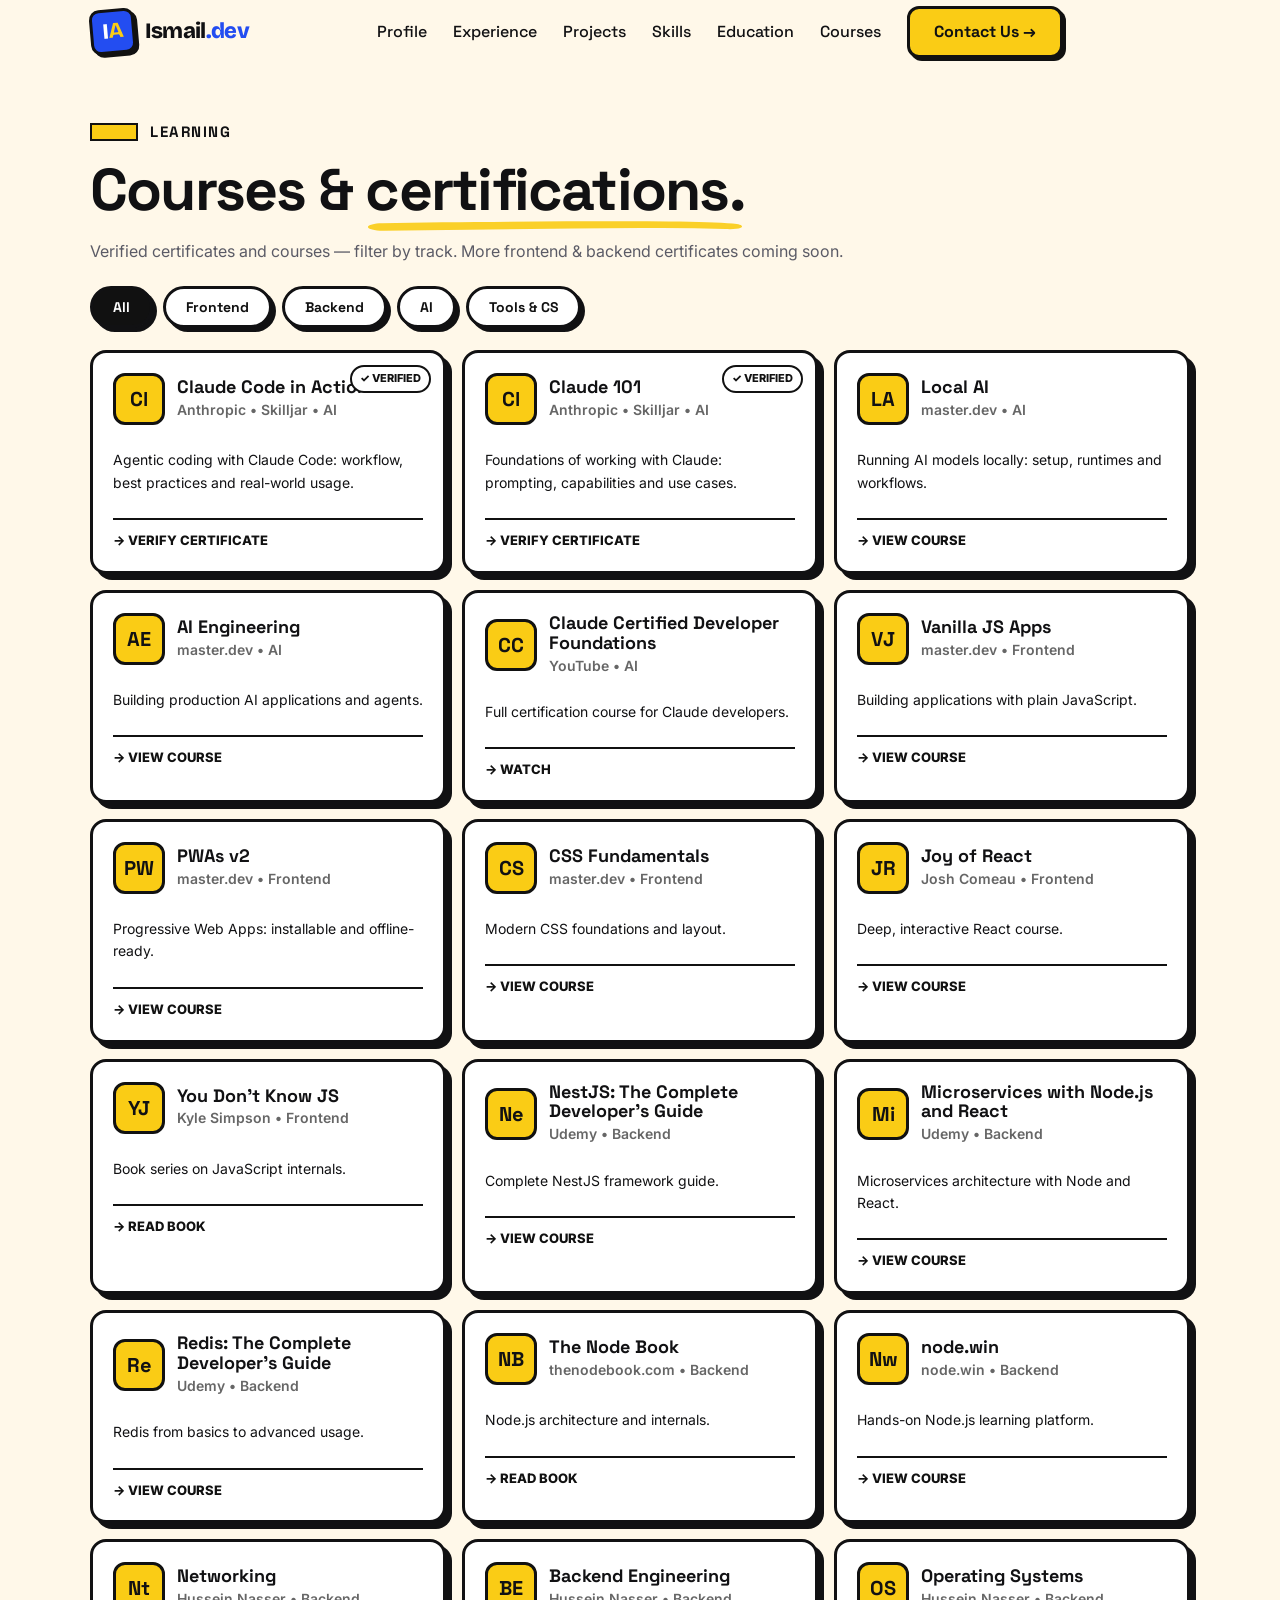
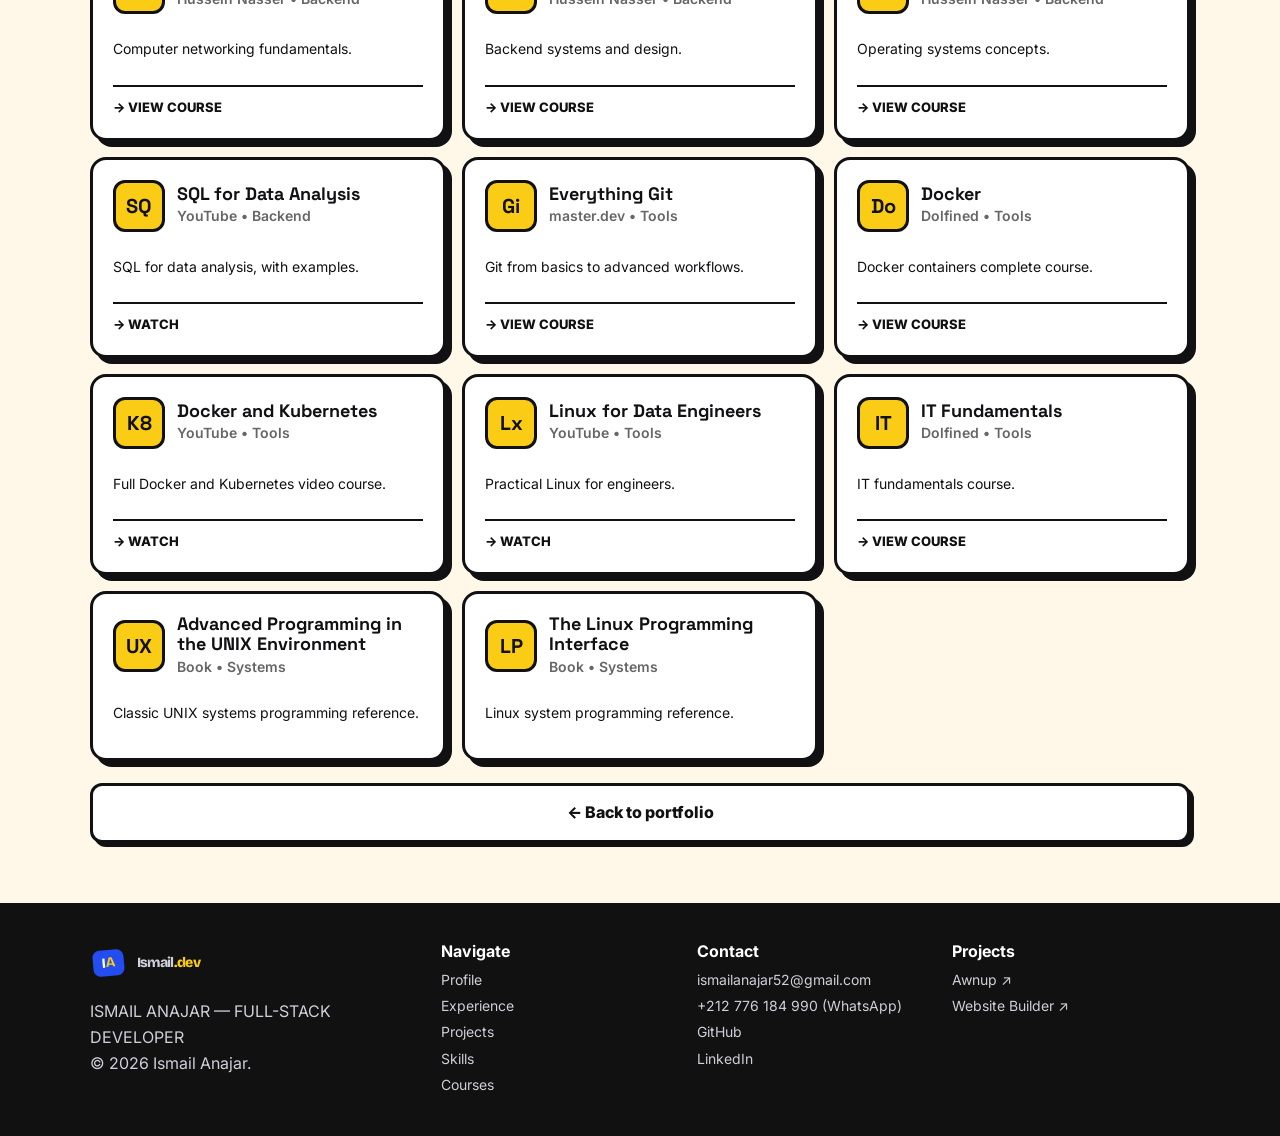
==== commit 869d3436: "Header cleanup, video pitch section, no-horizontal-scroll fix" ====
--- a/courses.html
+++ b/courses.html
@@ -14,6 +14,13 @@
 <meta property="og:description" content="Verified certificates: Claude Code in Action, Claude 101. Frontend, backend and AI courses." />
 <meta property="og:url" content="https://ismail-anajar.vercel.app/courses.html" />
 <meta property="og:image" content="https://ismail-anajar.vercel.app/assets/og-image.png" />
+<!-- Vercel Web Analytics -->
+<script>
+  window.va = window.va || function () {
+    (window.vaq = window.vaq || []).push(arguments);
+  };
+</script>
+<script defer src="/_vercel/insights/script.js"></script>
 <link rel="preconnect" href="https://fonts.googleapis.com">
 <link rel="preconnect" href="https://fonts.gstatic.com" crossorigin>
 <link href="https://fonts.googleapis.com/css2?family=Space+Grotesk:wght@500;600;700&family=Inter:wght@400;500;600;700;800&family=Bricolage+Grotesque:opsz,wght@12..96,700;12..96,800&display=swap" rel="stylesheet">
@@ -82,8 +89,6 @@
       </div>
     </nav>
     <div class="nav-actions">
-      <a class="nav-text" href="https://github.com/ismailanajar" target="_blank" rel="noopener">GitHub ↗</a>
-      <a class="nav-text" href="https://www.linkedin.com/in/ismail-anajar-7584b343a" target="_blank" rel="noopener">LinkedIn ↗</a>
       <button class="hamburger" id="hamburger" aria-label="Menu" aria-expanded="false" aria-controls="navLinks"><span></span><span></span><span></span></button>
     </div>
   </div>
--- a/styles.css
+++ b/styles.css
@@ -16,6 +16,12 @@
 }
 html {
   scroll-behavior: smooth;
+  overflow-x: hidden;
+  overflow-x: clip;
+}
+body {
+  overflow-x: hidden;
+  overflow-x: clip;
 }
 body {
   margin: 0;
@@ -128,13 +134,19 @@
   opacity: 1;
 }
 .nav-links a.nav-box {
-  border: 2px solid #111;
-  padding: 9px 20px;
-  font-weight: 700;
+  background: var(--yellow);
+  border: 3px solid #111;
+  border-radius: 12px;
+  padding: 10px 24px;
+  font-weight: 800;
+  box-shadow: 3px 3px 0 #111;
+  transition: transform 0.15s ease, box-shadow 0.15s ease, background 0.15s ease, color 0.15s ease;
 }
 .nav-links a.nav-box:hover {
   background: #111;
-  color: #fff;
+  color: var(--yellow);
+  transform: translate(-1px, -1px);
+  box-shadow: 5px 5px 0 var(--blue);
 }
 .nav-actions {
   display: flex;
@@ -1079,6 +1091,38 @@
 }
 .shots a:hover img {
   transform: scale(1.04);
+}
+
+/* VIDEO PITCH */
+.video-band {
+  background: var(--paper2);
+  border-top: 3px solid #111;
+  border-bottom: 3px solid #111;
+  padding: 56px 0;
+}
+.video-grid {
+  display: grid;
+  grid-template-columns: 0.9fr 1.1fr;
+  gap: 34px;
+  align-items: center;
+}
+.video-frame {
+  background: #fff;
+  border: var(--border);
+  border-radius: 20px;
+  box-shadow: 8px 8px 0 var(--blue);
+  overflow: hidden;
+}
+.video-frame video {
+  display: block;
+  width: 100%;
+  aspect-ratio: 16 / 9;
+  background: #111;
+}
+@media (max-width: 900px) {
+  .video-grid {
+    grid-template-columns: 1fr;
+  }
 }
 
 /* FOCUS */
